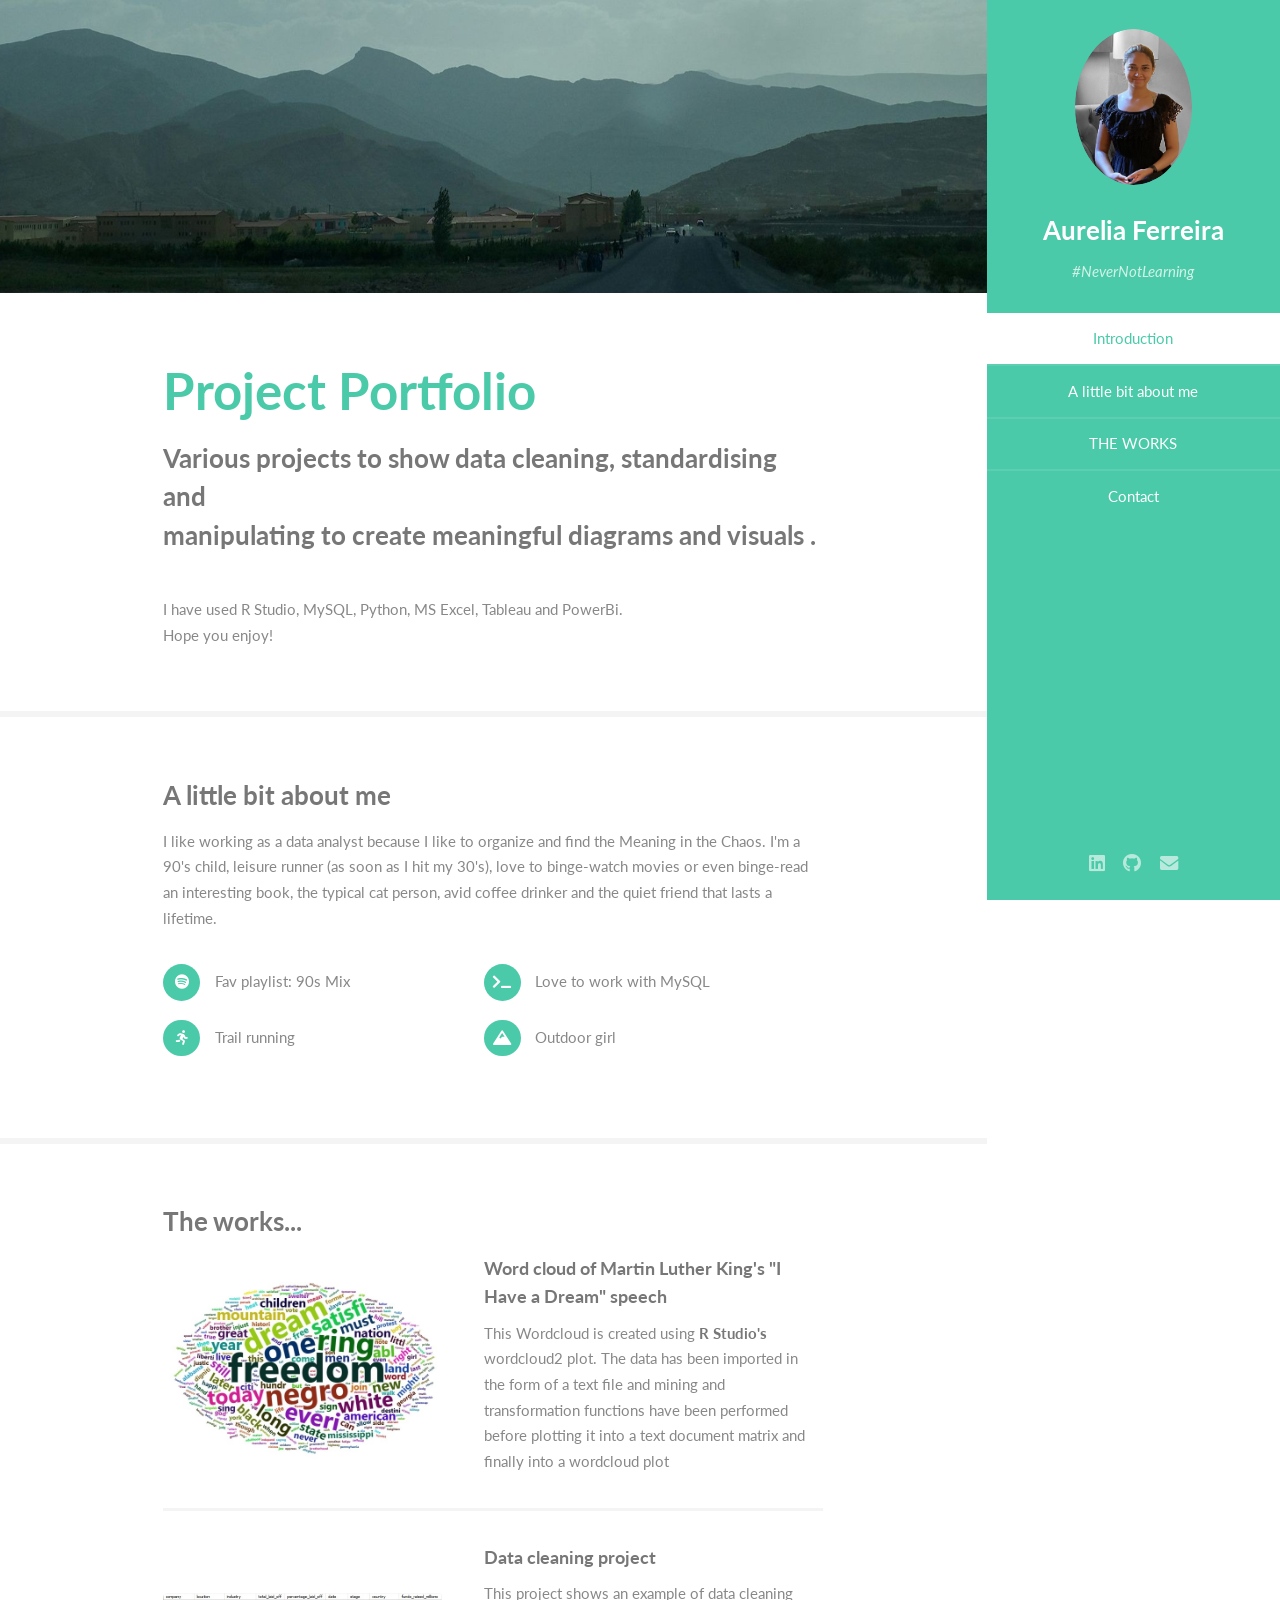
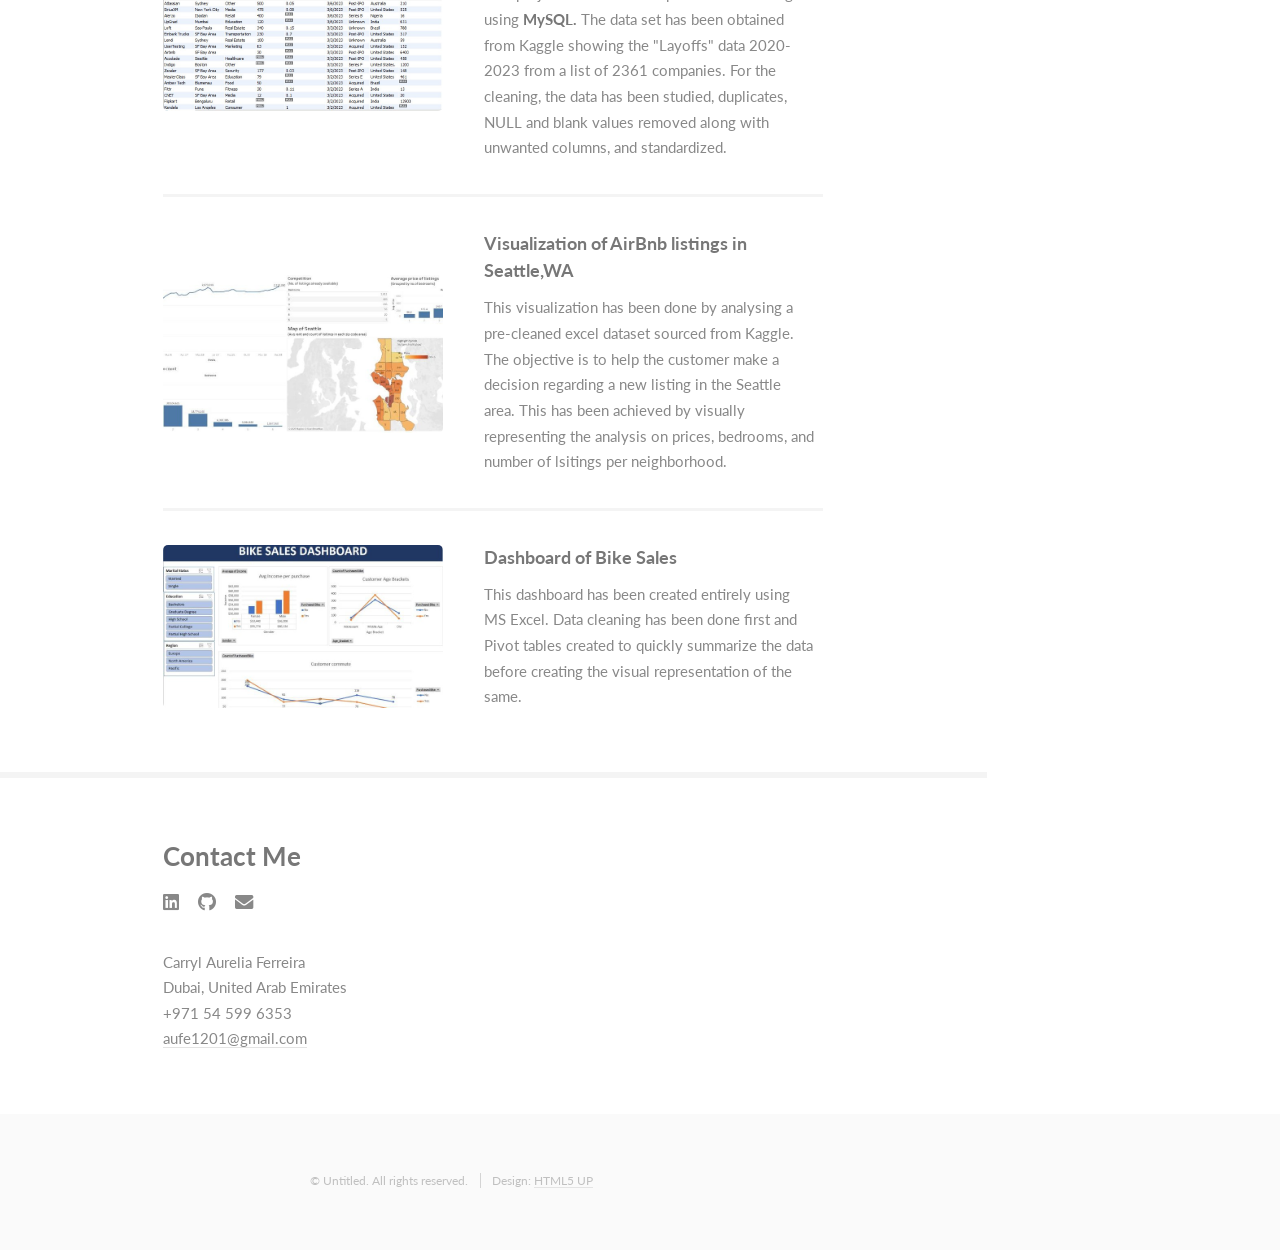
==== index.html @ 563fc1ad "Initial commit of website" ====
<!DOCTYPE HTML>
<!--
	Read Only by HTML5 UP
	html5up.net | @ajlkn
	Free for personal and commercial use under the CCA 3.0 license (html5up.net/license)
-->
<html>
	<head>
		<title>Aurelia|Ferreira</title>
		<meta charset="utf-8" />
		<meta name="viewport" content="width=device-width, initial-scale=1, user-scalable=no" />
		<link rel="stylesheet" href="assets/css/main.css" />
	</head>
	<body class="is-preload">

		<!-- Header -->
			<section id="header">
				<header>
					<span class="image avatar"><img src="images/website_profile.JPG" alt="" /></span>
					<h1 id="logo"><a href="https://github.com/Aurelia872" target="_blank" rel="noopener noreferrer"> Aurelia Ferreira</a></h1>
					<p>#NeverNotLearning <br />
					</p>
				</header>
				<nav id="nav">
					<ul>
						<li><a href="#one" class="active">Introduction</a></li>
						<li><a href="#two">A little bit about me</a></li>
						<li><a href="#three">THE WORKS</a></li>
						<li><a href="#four">Contact</a></li>
					</ul>
				</nav>
				<footer>
					<ul class="icons">
						<li><a href="https://www.linkedin.com/in/aurnic-ferreira" target="_blank" rel="noopener noreferrer" class="icon brands fa-linkedin"><span class="label">linkedin</span></a></li>
						<li><a href="https://github.com/Aurelia872" target="_blank" rel="noopener noreferrer" class="icon brands fa-github"><span class="label">Github</span></a></li>
						<li><a href="https://mail.google.com/mail/u/1/?view=cm&fs=1&to=aufe1201@gmail.com&tf=1" target="_blank" rel="noopener noreferre" class="icon solid fa-envelope"><span class="label">Email</span></a></li>
					</ul>
				</footer>
			</section>

		<!-- Wrapper -->
			<div id="wrapper">

				<!-- Main -->
					<div id="main">

						<!-- One -->
							<section id="one">
								<div class="image main" data-position="center">
									<img src="images/bannernew.jpg" alt="" />
								</div>
								<div class="container">
									<header class="major">
										<h2>Project Portfolio</h2>
										<p>Various projects to show data cleaning, standardising and <br />
										manipulating to create meaningful diagrams and visuals <!-- <a href="http://html5up.net">HTML5 UP</a>-->.</p>
									</header>
									<p>I have used R Studio, MySQL, Python, MS Excel, Tableau and PowerBi. <br />
									Hope you enjoy!</p>
								</div>
							</section>

						<!-- Two -->
							<section id="two">
								<div class="container">
									<h3>A little bit about me</h3>
									<p> I like working as a data analyst because I like to organize and find the Meaning in the Chaos. I'm a 90's child, leisure runner (as soon as I hit my 30's), love to binge-watch movies or even binge-read an interesting book, the typical cat person, avid coffee drinker and the quiet friend that lasts a lifetime.    </p>
									<ul class="feature-icons">
										<li class="icon brands fa-spotify">Fav playlist: 90s Mix</li>
										<li class="icon solid fa-terminal">Love to work with MySQL</li>
										<li class="icon solid fa-running">Trail running </li>
										<li class="icon solid fa-mountain">Outdoor girl</li>

									</ul>
								</div>
							</section>

						<!-- Three -->
							<section id="three">
								<div class="container">
									<h3>The works...</h3>
									<!--<p>Integer eu ante ornare amet commetus vestibulum blandit integer in curae ac faucibus integer non. Adipiscing cubilia elementum integer. Integer eu ante ornare amet commetus.</p>-->
									<div class="features">
										<article>
											<a href="https://github.com/Aurelia872/R-Studio/blob/master/I%20have%20a%20dream%20speech%20wordcloud.2.R" target="_blank" rel="noopener noreferrer" class="image"><img src="images/Rplot of ml speech1.jpeg" alt="" /></a>
											<div class="inner">
												<h4>Word cloud of Martin Luther King's "I Have a Dream" speech</h4>
												<p>This Wordcloud is created using <strong> R Studio's </strong> wordcloud2 plot. The data has been imported in the form of a text file and mining and transformation functions have been performed before plotting it into a text document matrix and finally into a wordcloud plot </p>
											</div>
										</article>
										<article>
											<a href="https://github.com/Aurelia872/My_SQL/blob/main/DATA%20CLEANING%20IN%20MYSQL.sql" target="blank" rel="noopener noreferrer" class="image"><img src="images/SQL_Data_cleaning_layoffs.jpg" alt="" /></a>
											<div class="inner">
												<h4>Data cleaning project</h4>
												<p>This project shows an example of data cleaning using <strong>MySQL.</strong>  The data set has been obtained from Kaggle showing the "Layoffs" data 2020-2023 from a list of 2361 companies. For the cleaning, the data has been studied, duplicates, NULL and blank values removed along with unwanted columns, and standardized. 										
												</p>
											</div>
										</article>
										<article>
											<a href="https://public.tableau.com/app/profile/skyler.f4530/viz/AirBNBProject_17609547633030/Dashboard1" target="_blank" rel="noopener noreferrer" class="image"><img src="images/Airbnb2.jpg" alt="" /></a>
											<div class="inner">
												<h4>Visualization of AirBnb listings in Seattle,WA</h4>
												<p>This visualization has been done by analysing a pre-cleaned excel dataset sourced from Kaggle. The objective is to help the customer make a decision regarding a new listing in the Seattle area. This has been achieved by visually representing the analysis on prices, bedrooms, and number of lsitings per neighborhood. </p>
											</div>
										</article>
										<article>
											<a href="https://github.com/Aurelia872/Excel_Projects/blob/main/Excel%20Project.xlsx" target="_blank" rel="noopener noreferrer" class="image"><img src="images/Excel_BikeSales2.jpg" alt="" /></a>
											<div class="inner">
												<h4>Dashboard of Bike Sales</h4>
												<p>This dashboard has been created entirely using MS Excel. Data cleaning has been done first and Pivot tables created to quickly summarize the data before creating the visual representation of the same. </p>
											</div>
										</article>
										<!--<article>
											<a href="#" class="image"><img src="images/pic03.jpg" alt="" /></a>
											<div class="inner">
												<h4>Snapped dark matter in the wild</h4>
												<p>Integer eu ante ornare amet commetus vestibulum blandit integer in curae ac faucibus integer adipiscing ornare amet.</p>
											</div>
										</article>-->
									</div>
								</div>
							</section>

						<!-- Four -->
							<section id="four">
								
								<div class="container">
									<h3>Contact Me</h3>
									<ul class="icons">
										<li><a href="https://www.linkedin.com/in/aurnic-ferreira" target="_blank" rel="noopener noreferrer" class="icon brands fa-linkedin"><span class="label">LinkedIn</span></a></li>
										<li><a href="https://github.com/Aurelia872" target="_blank" rel="noopener noreferrer" class="icon brands fa-github"><span class="label">Github</span></a></li>						
										<li><a href="https://mail.google.com/mail/u/1/?view=cm&fs=1&to=aufe1201@gmail.com&tf=1" target="_blank" rel="noopener noreferrer" class="icon solid fa-envelope"><span class="label">Email</span></a></li>
									</ul>
									<p>
										Carryl Aurelia Ferreira </br>
										Dubai, United Arab Emirates </br>
										+971 54 599 6353</br>
										<a href="https://mail.google.com/mail/u/1/?view=cm&fs=1&to=aufe1201@gmail.com&tf=1" target="_blank" rel="noopener noreferrer">aufe1201@gmail.com</a>
									</p>
									<!--<ul class="labeled-icons">
										<li>
											<h4><span class="label">Location</span></h4>
											Dubai, United Arab Emirates
										</li>									
										<li>
											<h4><span class="label">Phone</span></h4>
											+971 54 599 6353
										</li>
										<li>
											<h4><span class="label">Email</span></h4>
											<a href="https://mail.google.com/mail/u/1/?view=cm&fs=1&to=aufe1201@gmail.com&tf=1" target="_blank" rel="noopener noreferrer">aufe1201@gmail.com</a>
										</li>
									</ul>-->
								</div>
									<!--<p>Integer eu ante ornare amet commetus vestibulum blandit integer in curae ac faucibus integer non. Adipiscing cubilia elementum integer. Integer eu ante ornare amet commetus.</p>
									<form method="post" action="#">
										<div class="row gtr-uniform">
											<div class="col-6 col-12-xsmall"><input type="text" name="name" id="name" placeholder="Name" /></div>
											<div class="col-6 col-12-xsmall"><input type="email" name="email" id="email" placeholder="Email" /></div>
											<div class="col-12"><input type="text" name="subject" id="subject" placeholder="Subject" /></div>
											<div class="col-12"><textarea name="message" id="message" placeholder="Message" rows="6"></textarea></div>
											<div class="col-12">
												<ul class="actions">
													<li><input type="submit" class="primary" value="Send Message" /></li>
													<li><input type="reset" value="Reset Form" /></li>
												</ul>
											</div>
										</div>
									</form>-->
								</div>
							</section>

						<!-- Five -->
						
						<!--
							<section id="five">
								<div class="container">
									<h3>Elements</h3>

									<section>
										<h4>Text</h4>
										<p>This is <b>bold</b> and this is <strong>strong</strong>. This is <i>italic</i> and this is <em>emphasized</em>.
										This is <sup>superscript</sup> text and this is <sub>subscript</sub> text.
										This is <u>underlined</u> and this is code: <code>for (;;) { ... }</code>. Finally, <a href="#">this is a link</a>.</p>
										<hr />
										<header>
											<h4>Heading with a Subtitle</h4>
											<p>Lorem ipsum dolor sit amet nullam id egestas urna aliquam</p>
										</header>
										<p>Nunc lacinia ante nunc ac lobortis. Interdum adipiscing gravida odio porttitor sem non mi integer non faucibus ornare mi ut ante amet placerat aliquet. Volutpat eu sed ante lacinia sapien lorem accumsan varius montes viverra nibh in adipiscing blandit tempus accumsan.</p>
										<header>
											<h5>Heading with a Subtitle</h5>
											<p>Lorem ipsum dolor sit amet nullam id egestas urna aliquam</p>
										</header>
										<p>Nunc lacinia ante nunc ac lobortis. Interdum adipiscing gravida odio porttitor sem non mi integer non faucibus ornare mi ut ante amet placerat aliquet. Volutpat eu sed ante lacinia sapien lorem accumsan varius montes viverra nibh in adipiscing blandit tempus accumsan.</p>
										<hr />
										<h2>Heading Level 2</h2>
										<h3>Heading Level 3</h3>
										<h4>Heading Level 4</h4>
										<h5>Heading Level 5</h5>
										<h6>Heading Level 6</h6>
										<hr />
										<h5>Blockquote</h5>
										<blockquote>Fringilla nisl. Donec accumsan interdum nisi, quis tincidunt felis sagittis eget tempus euismod. Vestibulum ante ipsum primis in faucibus vestibulum. Blandit adipiscing eu felis iaculis volutpat ac adipiscing accumsan faucibus. Vestibulum ante ipsum primis in faucibus lorem ipsum dolor sit amet nullam adipiscing eu felis.</blockquote>
										<h5>Preformatted</h5>
										<pre><code>i = 0;

while (!deck.isInOrder()) {
    print 'Iteration ' + i;
    deck.shuffle();
    i++;
}

print 'It took ' + i + ' iterations to sort the deck.';</code></pre>
									</section>

									<section>
										<h4>Lists</h4>
										<div class="row">
											<div class="col-6 col-12-xsmall">
												<h5>Unordered</h5>
												<ul>
													<li>Dolor pulvinar etiam magna etiam.</li>
													<li>Sagittis adipiscing lorem eleifend.</li>
													<li>Felis enim feugiat dolore viverra.</li>
												</ul>
												<h5>Alternate</h5>
												<ul class="alt">
													<li>Dolor pulvinar etiam magna etiam.</li>
													<li>Sagittis adipiscing lorem eleifend.</li>
													<li>Felis enim feugiat dolore viverra.</li>
												</ul>
											</div>
											<div class="col-6 col-12-xsmall">
												<h5>Ordered</h5>
												<ol>
													<li>Dolor pulvinar etiam magna etiam.</li>
													<li>Etiam vel felis at lorem sed viverra.</li>
													<li>Felis enim feugiat dolore viverra.</li>
													<li>Dolor pulvinar etiam magna etiam.</li>
													<li>Etiam vel felis at lorem sed viverra.</li>
													<li>Felis enim feugiat dolore viverra.</li>
												</ol>
												<h5>Icons</h5>
												<ul class="icons">
													<li><a href="#" class="icon brands fa-twitter"><span class="label">Twitter</span></a></li>
													<li><a href="#" class="icon brands fa-facebook-f"><span class="label">Facebook</span></a></li>
													<li><a href="#" class="icon brands fa-instagram"><span class="label">Instagram</span></a></li>
													<li><a href="#" class="icon brands fa-github"><span class="label">Github</span></a></li>
													<li><a href="#" class="icon brands fa-dribbble"><span class="label">Dribbble</span></a></li>
													<li><a href="#" class="icon brands fa-tumblr"><span class="label">Tumblr</span></a></li>
												</ul>
											</div>
										</div>
										<h5>Actions</h5>
										<ul class="actions">
											<li><a href="#" class="button primary">Default</a></li>
											<li><a href="#" class="button">Default</a></li>
											<li><a href="#" class="button alt">Default</a></li>
										</ul>
										<ul class="actions small">
											<li><a href="#" class="button primary small">Small</a></li>
											<li><a href="#" class="button small">Small</a></li>
											<li><a href="#" class="button alt small">Small</a></li>
										</ul>
										<div class="row">
											<div class="col-3 col-6-medium col-12-xsmall">
												<ul class="actions stacked">
													<li><a href="#" class="button primary">Default</a></li>
													<li><a href="#" class="button">Default</a></li>
													<li><a href="#" class="button alt">Default</a></li>
												</ul>
											</div>
											<div class="col-3 col-6 col-12-xsmall">
												<ul class="actions stacked">
													<li><a href="#" class="button primary small">Small</a></li>
													<li><a href="#" class="button small">Small</a></li>
													<li><a href="#" class="button alt small">Small</a></li>
												</ul>
											</div>
											<div class="col-3 col-6-medium col-12-xsmall">
												<ul class="actions stacked">
													<li><a href="#" class="button primary fit">Default</a></li>
													<li><a href="#" class="button fit">Default</a></li>
													<li><a href="#" class="button alt fit">Default</a></li>
												</ul>
											</div>
											<div class="col-3 col-6-medium col-12-xsmall">
												<ul class="actions stacked">
													<li><a href="#" class="button primary small fit">Small</a></li>
													<li><a href="#" class="button small fit">Small</a></li>
													<li><a href="#" class="button alt small fit">Small</a></li>
												</ul>
											</div>
										</div>
									</section>

									<section>
										<h4>Table</h4>
										<h5>Default</h5>
										<div class="table-wrapper">
											<table>
												<thead>
													<tr>
														<th>Name</th>
														<th>Description</th>
														<th>Price</th>
													</tr>
												</thead>
												<tbody>
													<tr>
														<td>Item One</td>
														<td>Ante turpis integer aliquet porttitor.</td>
														<td>29.99</td>
													</tr>
													<tr>
														<td>Item Two</td>
														<td>Vis ac commodo adipiscing arcu aliquet.</td>
														<td>19.99</td>
													</tr>
													<tr>
														<td>Item Three</td>
														<td> Morbi faucibus arcu accumsan lorem.</td>
														<td>29.99</td>
													</tr>
													<tr>
														<td>Item Four</td>
														<td>Vitae integer tempus condimentum.</td>
														<td>19.99</td>
													</tr>
													<tr>
														<td>Item Five</td>
														<td>Ante turpis integer aliquet porttitor.</td>
														<td>29.99</td>
													</tr>
												</tbody>
												<tfoot>
													<tr>
														<td colspan="2"></td>
														<td>100.00</td>
													</tr>
												</tfoot>
											</table>
										</div>

										<h5>Alternate</h5>
										<div class="table-wrapper">
											<table class="alt">
												<thead>
													<tr>
														<th>Name</th>
														<th>Description</th>
														<th>Price</th>
													</tr>
												</thead>
												<tbody>
													<tr>
														<td>Item One</td>
														<td>Ante turpis integer aliquet porttitor.</td>
														<td>29.99</td>
													</tr>
													<tr>
														<td>Item Two</td>
														<td>Vis ac commodo adipiscing arcu aliquet.</td>
														<td>19.99</td>
													</tr>
													<tr>
														<td>Item Three</td>
														<td> Morbi faucibus arcu accumsan lorem.</td>
														<td>29.99</td>
													</tr>
													<tr>
														<td>Item Four</td>
														<td>Vitae integer tempus condimentum.</td>
														<td>19.99</td>
													</tr>
													<tr>
														<td>Item Five</td>
														<td>Ante turpis integer aliquet porttitor.</td>
														<td>29.99</td>
													</tr>
												</tbody>
												<tfoot>
													<tr>
														<td colspan="2"></td>
														<td>100.00</td>
													</tr>
												</tfoot>
											</table>
										</div>
									</section>

									<section>
										<h4>Buttons</h4>
										<ul class="actions">
											<li><a href="#" class="button primary">Primary</a></li>
											<li><a href="#" class="button">Default</a></li>
											<li><a href="#" class="button alt">Alternate</a></li>
										</ul>
										<ul class="actions">
											<li><a href="#" class="button primary large">Large</a></li>
											<li><a href="#" class="button">Default</a></li>
											<li><a href="#" class="button alt small">Small</a></li>
										</ul>
										<ul class="actions fit">
											<li><a href="#" class="button primary fit">Fit</a></li>
											<li><a href="#" class="button fit">Fit</a></li>
											<li><a href="#" class="button alt fit">Fit</a></li>
										</ul>
										<ul class="actions fit small">
											<li><a href="#" class="button primary fit small">Fit + Small</a></li>
											<li><a href="#" class="button fit small">Fit + Small</a></li>
											<li><a href="#" class="button alt fit small">Fit + Small</a></li>
										</ul>
										<ul class="actions">
											<li><a href="#" class="button primary icon solid fa-download">Icon</a></li>
											<li><a href="#" class="button icon solid fa-download">Icon</a></li>
											<li><a href="#" class="button alt icon solid fa-check">Icon</a></li>
										</ul>
										<ul class="actions">
											<li><span class="button primary disabled">Primary</span></li>
											<li><span class="button disabled">Default</span></li>
											<li><span class="button alt disabled">Alternate</span></li>
										</ul>
									</section>

									<section>
										<h4>Form</h4>
										<form method="post" action="#">
											<div class="row gtr-uniform">
												<div class="col-6 col-12-xsmall">
													<input type="text" name="demo-name" id="demo-name" value="" placeholder="Name" />
												</div>
												<div class="col-6 col-12-xsmall">
													<input type="email" name="demo-email" id="demo-email" value="" placeholder="Email" />
												</div>
												<div class="col-12">
													<select name="demo-category" id="demo-category">
														<option value="">- Category -</option>
														<option value="1">Manufacturing</option>
														<option value="1">Shipping</option>
														<option value="1">Administration</option>
														<option value="1">Human Resources</option>
													</select>
												</div>
												<div class="col-4 col-12-medium">
													<input type="radio" id="demo-priority-low" name="demo-priority" checked>
													<label for="demo-priority-low">Low Priority</label>
												</div>
												<div class="col-4 col-12-medium">
													<input type="radio" id="demo-priority-normal" name="demo-priority">
													<label for="demo-priority-normal">Normal Priority</label>
												</div>
												<div class="col-4 col-12-medium">
													<input type="radio" id="demo-priority-high" name="demo-priority">
													<label for="demo-priority-high">High Priority</label>
												</div>
												<div class="col-6 col-12-medium">
													<input type="checkbox" id="demo-copy" name="demo-copy">
													<label for="demo-copy">Email me a copy of this message</label>
												</div>
												<div class="col-6 col-12-medium">
													<input type="checkbox" id="demo-human" name="demo-human" checked>
													<label for="demo-human">I am a human and not a robot</label>
												</div>
												<div class="col-12">
													<textarea name="demo-message" id="demo-message" placeholder="Enter your message" rows="6"></textarea>
												</div>
												<div class="col-12">
													<ul class="actions">
														<li><input type="submit" value="Send Message" /></li>
														<li><input type="reset" value="Reset" class="alt" /></li>
													</ul>
												</div>
											</div>
										</form>
									</section>

									<section>
										<h4>Image</h4>
										<h5>Fit</h5>
										<span class="image fit"><img src="images/banner.jpg" alt="" /></span>
										<div class="box alt">
											<div class="row gtr-50 gtr-uniform">
												<div class="col-4"><span class="image fit"><img src="images/pic01.jpg" alt="" /></span></div>
												<div class="col-4"><span class="image fit"><img src="images/pic02.jpg" alt="" /></span></div>
												<div class="col-4"><span class="image fit"><img src="images/pic03.jpg" alt="" /></span></div>
												<div class="col-4"><span class="image fit"><img src="images/pic02.jpg" alt="" /></span></div>
												<div class="col-4"><span class="image fit"><img src="images/pic03.jpg" alt="" /></span></div>
												<div class="col-4"><span class="image fit"><img src="images/pic01.jpg" alt="" /></span></div>
												<div class="col-4"><span class="image fit"><img src="images/pic03.jpg" alt="" /></span></div>
												<div class="col-4"><span class="image fit"><img src="images/pic01.jpg" alt="" /></span></div>
												<div class="col-4"><span class="image fit"><img src="images/pic02.jpg" alt="" /></span></div>
											</div>
										</div>
										<h5>Left &amp; Right</h5>
										<p><span class="image left"><img src="images/avatar.jpg" alt="" /></span>Fringilla nisl. Donec accumsan interdum nisi, quis tincidunt felis sagittis eget. tempus euismod. Vestibulum ante ipsum primis in faucibus vestibulum. Blandit adipiscing eu felis iaculis volutpat ac adipiscing accumsan eu faucibus. Integer ac pellentesque praesent tincidunt felis sagittis eget. tempus euismod. Vestibulum ante ipsum primis in faucibus vestibulum. Blandit adipiscing eu felis iaculis volutpat ac adipiscing accumsan eu faucibus. Integer ac pellentesque praesent. Donec accumsan interdum nisi, quis tincidunt felis sagittis eget. tempus euismod. Vestibulum ante ipsum primis in faucibus vestibulum. Blandit adipiscing eu felis iaculis volutpat ac adipiscing accumsan eu faucibus. Integer ac pellentesque praesent tincidunt felis sagittis eget. tempus euismod. Vestibulum ante ipsum primis in faucibus vestibulum. Blandit adipiscing eu felis iaculis volutpat ac adipiscing accumsan eu faucibus. Integer ac pellentesque praesent.</p>
										<p><span class="image right"><img src="images/avatar.jpg" alt="" /></span>Fringilla nisl. Donec accumsan interdum nisi, quis tincidunt felis sagittis eget. tempus euismod. Vestibulum ante ipsum primis in faucibus vestibulum. Blandit adipiscing eu felis iaculis volutpat ac adipiscing accumsan eu faucibus. Integer ac pellentesque praesent tincidunt felis sagittis eget. tempus euismod. Vestibulum ante ipsum primis in faucibus vestibulum. Blandit adipiscing eu felis iaculis volutpat ac adipiscing accumsan eu faucibus. Integer ac pellentesque praesent. Donec accumsan interdum nisi, quis tincidunt felis sagittis eget. tempus euismod. Vestibulum ante ipsum primis in faucibus vestibulum. Blandit adipiscing eu felis iaculis volutpat ac adipiscing accumsan eu faucibus. Integer ac pellentesque praesent tincidunt felis sagittis eget. tempus euismod. Vestibulum ante ipsum primis in faucibus vestibulum. Blandit adipiscing eu felis iaculis volutpat ac adipiscing accumsan eu faucibus. Integer ac pellentesque praesent.</p>
									</section>

								</div>
							</section>
						-->

					</div>

				<!-- Footer -->
					<section id="footer">
						<div class="container">
							<ul class="copyright">
								<li>&copy; Untitled. All rights reserved.</li><li>Design: <a href="http://html5up.net">HTML5 UP</a></li>
							</ul>
						</div>
					</section>

			</div>

		<!-- Scripts -->
			<script src="assets/js/jquery.min.js"></script>
			<script src="assets/js/jquery.scrollex.min.js"></script>
			<script src="assets/js/jquery.scrolly.min.js"></script>
			<script src="assets/js/browser.min.js"></script>
			<script src="assets/js/breakpoints.min.js"></script>
			<script src="assets/js/util.js"></script>
			<script src="assets/js/main.js"></script>

	</body>
</html>
---- assets/css/main.css ----
@import url("fontawesome-all.min.css");
@import url("https://fonts.googleapis.com/css?family=Lato:400,400italic,700,700italic|Source+Code+Pro:400");

/*
	Read Only by HTML5 UP
	html5up.net | @ajlkn
	Free for personal and commercial use under the CCA 3.0 license (html5up.net/license)
*/

html, body, div, span, applet, object,
iframe, h1, h2, h3, h4, h5, h6, p, blockquote,
pre, a, abbr, acronym, address, big, cite,
code, del, dfn, em, img, ins, kbd, q, s, samp,
small, strike, strong, sub, sup, tt, var, b,
u, i, center, dl, dt, dd, ol, ul, li, fieldset,
form, label, legend, table, caption, tbody,
tfoot, thead, tr, th, td, article, aside,
canvas, details, embed, figure, figcaption,
footer, header, hgroup, menu, nav, output, ruby,
section, summary, time, mark, audio, video {
	margin: 0;
	padding: 0;
	border: 0;
	font-size: 100%;
	font: inherit;
	vertical-align: baseline;}

article, aside, details, figcaption, figure,
footer, header, hgroup, menu, nav, section {
	display: block;}

body {
	line-height: 1;
}

ol, ul {
	list-style: none;
}

blockquote, q {
	quotes: none;
}

	blockquote:before, blockquote:after, q:before, q:after {
		content: '';
		content: none;
	}

table {
	border-collapse: collapse;
	border-spacing: 0;
}

body {
	-webkit-text-size-adjust: none;
}

mark {
	background-color: transparent;
	color: inherit;
}

input::-moz-focus-inner {
	border: 0;
	padding: 0;
}

input, select, textarea {
	-moz-appearance: none;
	-webkit-appearance: none;
	-ms-appearance: none;
	appearance: none;
}

/* Basic */

	html {
		box-sizing: border-box;
	}

	*, *:before, *:after {
		box-sizing: inherit;
	}

	body {
		background: #fff;
	}

		body.is-preload *, body.is-preload *:before, body.is-preload *:after {
			-moz-animation: none !important;
			-webkit-animation: none !important;
			-ms-animation: none !important;
			animation: none !important;
			-moz-transition: none !important;
			-webkit-transition: none !important;
			-ms-transition: none !important;
			transition: none !important;
		}

	body, input, select, textarea {
		color: #888;
		font-family: "Lato", sans-serif;
		font-size: 16pt;
		font-weight: 400;
		line-height: 1.75em;
	}

	a {
		-moz-transition: color 0.2s ease-in-out, border-color 0.2s ease-in-out;
		-webkit-transition: color 0.2s ease-in-out, border-color 0.2s ease-in-out;
		-ms-transition: color 0.2s ease-in-out, border-color 0.2s ease-in-out;
		transition: color 0.2s ease-in-out, border-color 0.2s ease-in-out;
		border-bottom: solid 1px #e4e4e4;
		color: inherit;
		text-decoration: none;
	}

		a:hover {
			border-bottom-color: transparent;
			color: #4acaa8 !important;
		}

	strong, b {
		color: #777;
		font-weight: 700;
	}

	em, i {
		font-style: italic;
	}

	p {
		margin: 0 0 2.25em 0;
	}

	h1, h2, h3, h4, h5, h6 {
		color: #777;
		font-weight: 700;
		line-height: 1em;
		margin: 0 0 0.5625em 0;
	}

		h1 a, h2 a, h3 a, h4 a, h5 a, h6 a {
			border: 0;
			color: inherit;
			text-decoration: none;
		}

	h2 {
		font-size: 2em;
		line-height: 1.5em;
	}

	h3 {
		font-size: 1.75em;
		line-height: 1.5em;
	}

	h4 {
		font-size: 1.25em;
		line-height: 1.5em;
	}

	h5 {
		font-size: 0.9em;
		line-height: 1.5em;
	}

	h6 {
		font-size: 0.7em;
		line-height: 1.5em;
	}

	sub {
		font-size: 0.8em;
		position: relative;
		top: 0.5em;
	}

	sup {
		font-size: 0.8em;
		position: relative;
		top: -0.5em;
	}

	hr {
		border: 0;
		border-bottom: solid 2px #f4f4f4;
		margin: 2.25em 0;
	}

		hr.major {
			margin: 3.375em 0;
		}

	blockquote {
		border-left: solid 8px #e4e4e4;
		font-style: italic;
		margin: 0 0 2.25em 0;
		padding: 0.5em 0 0.5em 2em;
	}

	code {
		background: #555;
		border-radius: 5px;
		color: #fff;
		font-family: "Source Code Pro", monospace;
		font-size: 0.9em;
		margin: 0 0.25em;
		padding: 0.25em 0.65em;
	}

	pre {
		font-family: "Source Code Pro", monospace;
		font-size: 0.9em;
		margin: 0 0 2.25em 0;
	}

		pre code {
			-webkit-overflow-scrolling: touch;
			display: block;
			line-height: 1.5em;
			overflow-x: auto;
			padding: 1em 1.5em;
		}

	.align-left {
		text-align: left;
	}

	.align-center {
		text-align: center;
	}

	.align-right {
		text-align: right;
	}

/* Row */

	.row {
		display: flex;
		flex-wrap: wrap;
		box-sizing: border-box;
		align-items: stretch;
	}

		.row > * {
			box-sizing: border-box;
		}

		.row.gtr-uniform > * > :last-child {
			margin-bottom: 0;
		}

		.row.aln-left {
			justify-content: flex-start;
		}

		.row.aln-center {
			justify-content: center;
		}

		.row.aln-right {
			justify-content: flex-end;
		}

		.row.aln-top {
			align-items: flex-start;
		}

		.row.aln-middle {
			align-items: center;
		}

		.row.aln-bottom {
			align-items: flex-end;
		}

		.row > .imp {
			order: -1;
		}

		.row > .col-1 {
			width: 8.33333%;
		}

		.row > .off-1 {
			margin-left: 8.33333%;
		}

		.row > .col-2 {
			width: 16.66667%;
		}

		.row > .off-2 {
			margin-left: 16.66667%;
		}

		.row > .col-3 {
			width: 25%;
		}

		.row > .off-3 {
			margin-left: 25%;
		}

		.row > .col-4 {
			width: 33.33333%;
		}

		.row > .off-4 {
			margin-left: 33.33333%;
		}

		.row > .col-5 {
			width: 41.66667%;
		}

		.row > .off-5 {
			margin-left: 41.66667%;
		}

		.row > .col-6 {
			width: 50%;
		}

		.row > .off-6 {
			margin-left: 50%;
		}

		.row > .col-7 {
			width: 58.33333%;
		}

		.row > .off-7 {
			margin-left: 58.33333%;
		}

		.row > .col-8 {
			width: 66.66667%;
		}

		.row > .off-8 {
			margin-left: 66.66667%;
		}

		.row > .col-9 {
			width: 75%;
		}

		.row > .off-9 {
			margin-left: 75%;
		}

		.row > .col-10 {
			width: 83.33333%;
		}

		.row > .off-10 {
			margin-left: 83.33333%;
		}

		.row > .col-11 {
			width: 91.66667%;
		}

		.row > .off-11 {
			margin-left: 91.66667%;
		}

		.row > .col-12 {
			width: 100%;
		}

		.row > .off-12 {
			margin-left: 100%;
		}

		.row.gtr-0 {
			margin-top: 0;
			margin-left: 0em;
		}

			.row.gtr-0 > * {
				padding: 0 0 0 0em;
			}

			.row.gtr-0.gtr-uniform {
				margin-top: 0em;
			}

				.row.gtr-0.gtr-uniform > * {
					padding-top: 0em;
				}

		.row.gtr-25 {
			margin-top: 0;
			margin-left: -0.5em;
		}

			.row.gtr-25 > * {
				padding: 0 0 0 0.5em;
			}

			.row.gtr-25.gtr-uniform {
				margin-top: -0.5em;
			}

				.row.gtr-25.gtr-uniform > * {
					padding-top: 0.5em;
				}

		.row.gtr-50 {
			margin-top: 0;
			margin-left: -1em;
		}

			.row.gtr-50 > * {
				padding: 0 0 0 1em;
			}

			.row.gtr-50.gtr-uniform {
				margin-top: -1em;
			}

				.row.gtr-50.gtr-uniform > * {
					padding-top: 1em;
				}

		.row {
			margin-top: 0;
			margin-left: -2em;
		}

			.row > * {
				padding: 0 0 0 2em;
			}

			.row.gtr-uniform {
				margin-top: -2em;
			}

				.row.gtr-uniform > * {
					padding-top: 2em;
				}

		.row.gtr-150 {
			margin-top: 0;
			margin-left: -3em;
		}

			.row.gtr-150 > * {
				padding: 0 0 0 3em;
			}

			.row.gtr-150.gtr-uniform {
				margin-top: -3em;
			}

				.row.gtr-150.gtr-uniform > * {
					padding-top: 3em;
				}

		.row.gtr-200 {
			margin-top: 0;
			margin-left: -4em;
		}

			.row.gtr-200 > * {
				padding: 0 0 0 4em;
			}

			.row.gtr-200.gtr-uniform {
				margin-top: -4em;
			}

				.row.gtr-200.gtr-uniform > * {
					padding-top: 4em;
				}

		@media screen and (max-width: 1680px) {

			.row {
				display: flex;
				flex-wrap: wrap;
				box-sizing: border-box;
				align-items: stretch;
			}

				.row > * {
					box-sizing: border-box;
				}

				.row.gtr-uniform > * > :last-child {
					margin-bottom: 0;
				}

				.row.aln-left {
					justify-content: flex-start;
				}

				.row.aln-center {
					justify-content: center;
				}

				.row.aln-right {
					justify-content: flex-end;
				}

				.row.aln-top {
					align-items: flex-start;
				}

				.row.aln-middle {
					align-items: center;
				}

				.row.aln-bottom {
					align-items: flex-end;
				}

				.row > .imp-xlarge {
					order: -1;
				}

				.row > .col-1-xlarge {
					width: 8.33333%;
				}

				.row > .off-1-xlarge {
					margin-left: 8.33333%;
				}

				.row > .col-2-xlarge {
					width: 16.66667%;
				}

				.row > .off-2-xlarge {
					margin-left: 16.66667%;
				}

				.row > .col-3-xlarge {
					width: 25%;
				}

				.row > .off-3-xlarge {
					margin-left: 25%;
				}

				.row > .col-4-xlarge {
					width: 33.33333%;
				}

				.row > .off-4-xlarge {
					margin-left: 33.33333%;
				}

				.row > .col-5-xlarge {
					width: 41.66667%;
				}

				.row > .off-5-xlarge {
					margin-left: 41.66667%;
				}

				.row > .col-6-xlarge {
					width: 50%;
				}

				.row > .off-6-xlarge {
					margin-left: 50%;
				}

				.row > .col-7-xlarge {
					width: 58.33333%;
				}

				.row > .off-7-xlarge {
					margin-left: 58.33333%;
				}

				.row > .col-8-xlarge {
					width: 66.66667%;
				}

				.row > .off-8-xlarge {
					margin-left: 66.66667%;
				}

				.row > .col-9-xlarge {
					width: 75%;
				}

				.row > .off-9-xlarge {
					margin-left: 75%;
				}

				.row > .col-10-xlarge {
					width: 83.33333%;
				}

				.row > .off-10-xlarge {
					margin-left: 83.33333%;
				}

				.row > .col-11-xlarge {
					width: 91.66667%;
				}

				.row > .off-11-xlarge {
					margin-left: 91.66667%;
				}

				.row > .col-12-xlarge {
					width: 100%;
				}

				.row > .off-12-xlarge {
					margin-left: 100%;
				}

				.row.gtr-0 {
					margin-top: 0;
					margin-left: 0em;
				}

					.row.gtr-0 > * {
						padding: 0 0 0 0em;
					}

					.row.gtr-0.gtr-uniform {
						margin-top: 0em;
					}

						.row.gtr-0.gtr-uniform > * {
							padding-top: 0em;
						}

				.row.gtr-25 {
					margin-top: 0;
					margin-left: -0.5em;
				}

					.row.gtr-25 > * {
						padding: 0 0 0 0.5em;
					}

					.row.gtr-25.gtr-uniform {
						margin-top: -0.5em;
					}

						.row.gtr-25.gtr-uniform > * {
							padding-top: 0.5em;
						}

				.row.gtr-50 {
					margin-top: 0;
					margin-left: -1em;
				}

					.row.gtr-50 > * {
						padding: 0 0 0 1em;
					}

					.row.gtr-50.gtr-uniform {
						margin-top: -1em;
					}

						.row.gtr-50.gtr-uniform > * {
							padding-top: 1em;
						}

				.row {
					margin-top: 0;
					margin-left: -2em;
				}

					.row > * {
						padding: 0 0 0 2em;
					}

					.row.gtr-uniform {
						margin-top: -2em;
					}

						.row.gtr-uniform > * {
							padding-top: 2em;
						}

				.row.gtr-150 {
					margin-top: 0;
					margin-left: -3em;
				}

					.row.gtr-150 > * {
						padding: 0 0 0 3em;
					}

					.row.gtr-150.gtr-uniform {
						margin-top: -3em;
					}

						.row.gtr-150.gtr-uniform > * {
							padding-top: 3em;
						}

				.row.gtr-200 {
					margin-top: 0;
					margin-left: -4em;
				}

					.row.gtr-200 > * {
						padding: 0 0 0 4em;
					}

					.row.gtr-200.gtr-uniform {
						margin-top: -4em;
					}

						.row.gtr-200.gtr-uniform > * {
							padding-top: 4em;
						}

		}

		@media screen and (max-width: 1280px) {

			.row {
				display: flex;
				flex-wrap: wrap;
				box-sizing: border-box;
				align-items: stretch;
			}

				.row > * {
					box-sizing: border-box;
				}

				.row.gtr-uniform > * > :last-child {
					margin-bottom: 0;
				}

				.row.aln-left {
					justify-content: flex-start;
				}

				.row.aln-center {
					justify-content: center;
				}

				.row.aln-right {
					justify-content: flex-end;
				}

				.row.aln-top {
					align-items: flex-start;
				}

				.row.aln-middle {
					align-items: center;
				}

				.row.aln-bottom {
					align-items: flex-end;
				}

				.row > .imp-large {
					order: -1;
				}

				.row > .col-1-large {
					width: 8.33333%;
				}

				.row > .off-1-large {
					margin-left: 8.33333%;
				}

				.row > .col-2-large {
					width: 16.66667%;
				}

				.row > .off-2-large {
					margin-left: 16.66667%;
				}

				.row > .col-3-large {
					width: 25%;
				}

				.row > .off-3-large {
					margin-left: 25%;
				}

				.row > .col-4-large {
					width: 33.33333%;
				}

				.row > .off-4-large {
					margin-left: 33.33333%;
				}

				.row > .col-5-large {
					width: 41.66667%;
				}

				.row > .off-5-large {
					margin-left: 41.66667%;
				}

				.row > .col-6-large {
					width: 50%;
				}

				.row > .off-6-large {
					margin-left: 50%;
				}

				.row > .col-7-large {
					width: 58.33333%;
				}

				.row > .off-7-large {
					margin-left: 58.33333%;
				}

				.row > .col-8-large {
					width: 66.66667%;
				}

				.row > .off-8-large {
					margin-left: 66.66667%;
				}

				.row > .col-9-large {
					width: 75%;
				}

				.row > .off-9-large {
					margin-left: 75%;
				}

				.row > .col-10-large {
					width: 83.33333%;
				}

				.row > .off-10-large {
					margin-left: 83.33333%;
				}

				.row > .col-11-large {
					width: 91.66667%;
				}

				.row > .off-11-large {
					margin-left: 91.66667%;
				}

				.row > .col-12-large {
					width: 100%;
				}

				.row > .off-12-large {
					margin-left: 100%;
				}

				.row.gtr-0 {
					margin-top: 0;
					margin-left: 0em;
				}

					.row.gtr-0 > * {
						padding: 0 0 0 0em;
					}

					.row.gtr-0.gtr-uniform {
						margin-top: 0em;
					}

						.row.gtr-0.gtr-uniform > * {
							padding-top: 0em;
						}

				.row.gtr-25 {
					margin-top: 0;
					margin-left: -0.375em;
				}

					.row.gtr-25 > * {
						padding: 0 0 0 0.375em;
					}

					.row.gtr-25.gtr-uniform {
						margin-top: -0.375em;
					}

						.row.gtr-25.gtr-uniform > * {
							padding-top: 0.375em;
						}

				.row.gtr-50 {
					margin-top: 0;
					margin-left: -0.75em;
				}

					.row.gtr-50 > * {
						padding: 0 0 0 0.75em;
					}

					.row.gtr-50.gtr-uniform {
						margin-top: -0.75em;
					}

						.row.gtr-50.gtr-uniform > * {
							padding-top: 0.75em;
						}

				.row {
					margin-top: 0;
					margin-left: -1.5em;
				}

					.row > * {
						padding: 0 0 0 1.5em;
					}

					.row.gtr-uniform {
						margin-top: -1.5em;
					}

						.row.gtr-uniform > * {
							padding-top: 1.5em;
						}

				.row.gtr-150 {
					margin-top: 0;
					margin-left: -2.25em;
				}

					.row.gtr-150 > * {
						padding: 0 0 0 2.25em;
					}

					.row.gtr-150.gtr-uniform {
						margin-top: -2.25em;
					}

						.row.gtr-150.gtr-uniform > * {
							padding-top: 2.25em;
						}

				.row.gtr-200 {
					margin-top: 0;
					margin-left: -3em;
				}

					.row.gtr-200 > * {
						padding: 0 0 0 3em;
					}

					.row.gtr-200.gtr-uniform {
						margin-top: -3em;
					}

						.row.gtr-200.gtr-uniform > * {
							padding-top: 3em;
						}

		}

		@media screen and (max-width: 1024px) {

			.row {
				display: flex;
				flex-wrap: wrap;
				box-sizing: border-box;
				align-items: stretch;
			}

				.row > * {
					box-sizing: border-box;
				}

				.row.gtr-uniform > * > :last-child {
					margin-bottom: 0;
				}

				.row.aln-left {
					justify-content: flex-start;
				}

				.row.aln-center {
					justify-content: center;
				}

				.row.aln-right {
					justify-content: flex-end;
				}

				.row.aln-top {
					align-items: flex-start;
				}

				.row.aln-middle {
					align-items: center;
				}

				.row.aln-bottom {
					align-items: flex-end;
				}

				.row > .imp-medium {
					order: -1;
				}

				.row > .col-1-medium {
					width: 8.33333%;
				}

				.row > .off-1-medium {
					margin-left: 8.33333%;
				}

				.row > .col-2-medium {
					width: 16.66667%;
				}

				.row > .off-2-medium {
					margin-left: 16.66667%;
				}

				.row > .col-3-medium {
					width: 25%;
				}

				.row > .off-3-medium {
					margin-left: 25%;
				}

				.row > .col-4-medium {
					width: 33.33333%;
				}

				.row > .off-4-medium {
					margin-left: 33.33333%;
				}

				.row > .col-5-medium {
					width: 41.66667%;
				}

				.row > .off-5-medium {
					margin-left: 41.66667%;
				}

				.row > .col-6-medium {
					width: 50%;
				}

				.row > .off-6-medium {
					margin-left: 50%;
				}

				.row > .col-7-medium {
					width: 58.33333%;
				}

				.row > .off-7-medium {
					margin-left: 58.33333%;
				}

				.row > .col-8-medium {
					width: 66.66667%;
				}

				.row > .off-8-medium {
					margin-left: 66.66667%;
				}

				.row > .col-9-medium {
					width: 75%;
				}

				.row > .off-9-medium {
					margin-left: 75%;
				}

				.row > .col-10-medium {
					width: 83.33333%;
				}

				.row > .off-10-medium {
					margin-left: 83.33333%;
				}

				.row > .col-11-medium {
					width: 91.66667%;
				}

				.row > .off-11-medium {
					margin-left: 91.66667%;
				}

				.row > .col-12-medium {
					width: 100%;
				}

				.row > .off-12-medium {
					margin-left: 100%;
				}

				.row.gtr-0 {
					margin-top: 0;
					margin-left: 0em;
				}

					.row.gtr-0 > * {
						padding: 0 0 0 0em;
					}

					.row.gtr-0.gtr-uniform {
						margin-top: 0em;
					}

						.row.gtr-0.gtr-uniform > * {
							padding-top: 0em;
						}

				.row.gtr-25 {
					margin-top: 0;
					margin-left: -0.375em;
				}

					.row.gtr-25 > * {
						padding: 0 0 0 0.375em;
					}

					.row.gtr-25.gtr-uniform {
						margin-top: -0.375em;
					}

						.row.gtr-25.gtr-uniform > * {
							padding-top: 0.375em;
						}

				.row.gtr-50 {
					margin-top: 0;
					margin-left: -0.75em;
				}

					.row.gtr-50 > * {
						padding: 0 0 0 0.75em;
					}

					.row.gtr-50.gtr-uniform {
						margin-top: -0.75em;
					}

						.row.gtr-50.gtr-uniform > * {
							padding-top: 0.75em;
						}

				.row {
					margin-top: 0;
					margin-left: -1.5em;
				}

					.row > * {
						padding: 0 0 0 1.5em;
					}

					.row.gtr-uniform {
						margin-top: -1.5em;
					}

						.row.gtr-uniform > * {
							padding-top: 1.5em;
						}

				.row.gtr-150 {
					margin-top: 0;
					margin-left: -2.25em;
				}

					.row.gtr-150 > * {
						padding: 0 0 0 2.25em;
					}

					.row.gtr-150.gtr-uniform {
						margin-top: -2.25em;
					}

						.row.gtr-150.gtr-uniform > * {
							padding-top: 2.25em;
						}

				.row.gtr-200 {
					margin-top: 0;
					margin-left: -3em;
				}

					.row.gtr-200 > * {
						padding: 0 0 0 3em;
					}

					.row.gtr-200.gtr-uniform {
						margin-top: -3em;
					}

						.row.gtr-200.gtr-uniform > * {
							padding-top: 3em;
						}

		}

		@media screen and (max-width: 736px) {

			.row {
				display: flex;
				flex-wrap: wrap;
				box-sizing: border-box;
				align-items: stretch;
			}

				.row > * {
					box-sizing: border-box;
				}

				.row.gtr-uniform > * > :last-child {
					margin-bottom: 0;
				}

				.row.aln-left {
					justify-content: flex-start;
				}

				.row.aln-center {
					justify-content: center;
				}

				.row.aln-right {
					justify-content: flex-end;
				}

				.row.aln-top {
					align-items: flex-start;
				}

				.row.aln-middle {
					align-items: center;
				}

				.row.aln-bottom {
					align-items: flex-end;
				}

				.row > .imp-small {
					order: -1;
				}

				.row > .col-1-small {
					width: 8.33333%;
				}

				.row > .off-1-small {
					margin-left: 8.33333%;
				}

				.row > .col-2-small {
					width: 16.66667%;
				}

				.row > .off-2-small {
					margin-left: 16.66667%;
				}

				.row > .col-3-small {
					width: 25%;
				}

				.row > .off-3-small {
					margin-left: 25%;
				}

				.row > .col-4-small {
					width: 33.33333%;
				}

				.row > .off-4-small {
					margin-left: 33.33333%;
				}

				.row > .col-5-small {
					width: 41.66667%;
				}

				.row > .off-5-small {
					margin-left: 41.66667%;
				}

				.row > .col-6-small {
					width: 50%;
				}

				.row > .off-6-small {
					margin-left: 50%;
				}

				.row > .col-7-small {
					width: 58.33333%;
				}

				.row > .off-7-small {
					margin-left: 58.33333%;
				}

				.row > .col-8-small {
					width: 66.66667%;
				}

				.row > .off-8-small {
					margin-left: 66.66667%;
				}

				.row > .col-9-small {
					width: 75%;
				}

				.row > .off-9-small {
					margin-left: 75%;
				}

				.row > .col-10-small {
					width: 83.33333%;
				}

				.row > .off-10-small {
					margin-left: 83.33333%;
				}

				.row > .col-11-small {
					width: 91.66667%;
				}

				.row > .off-11-small {
					margin-left: 91.66667%;
				}

				.row > .col-12-small {
					width: 100%;
				}

				.row > .off-12-small {
					margin-left: 100%;
				}

				.row.gtr-0 {
					margin-top: 0;
					margin-left: 0em;
				}

					.row.gtr-0 > * {
						padding: 0 0 0 0em;
					}

					.row.gtr-0.gtr-uniform {
						margin-top: 0em;
					}

						.row.gtr-0.gtr-uniform > * {
							padding-top: 0em;
						}

				.row.gtr-25 {
					margin-top: 0;
					margin-left: -0.3125em;
				}

					.row.gtr-25 > * {
						padding: 0 0 0 0.3125em;
					}

					.row.gtr-25.gtr-uniform {
						margin-top: -0.3125em;
					}

						.row.gtr-25.gtr-uniform > * {
							padding-top: 0.3125em;
						}

				.row.gtr-50 {
					margin-top: 0;
					margin-left: -0.625em;
				}

					.row.gtr-50 > * {
						padding: 0 0 0 0.625em;
					}

					.row.gtr-50.gtr-uniform {
						margin-top: -0.625em;
					}

						.row.gtr-50.gtr-uniform > * {
							padding-top: 0.625em;
						}

				.row {
					margin-top: 0;
					margin-left: -1.25em;
				}

					.row > * {
						padding: 0 0 0 1.25em;
					}

					.row.gtr-uniform {
						margin-top: -1.25em;
					}

						.row.gtr-uniform > * {
							padding-top: 1.25em;
						}

				.row.gtr-150 {
					margin-top: 0;
					margin-left: -1.875em;
				}

					.row.gtr-150 > * {
						padding: 0 0 0 1.875em;
					}

					.row.gtr-150.gtr-uniform {
						margin-top: -1.875em;
					}

						.row.gtr-150.gtr-uniform > * {
							padding-top: 1.875em;
						}

				.row.gtr-200 {
					margin-top: 0;
					margin-left: -2.5em;
				}

					.row.gtr-200 > * {
						padding: 0 0 0 2.5em;
					}

					.row.gtr-200.gtr-uniform {
						margin-top: -2.5em;
					}

						.row.gtr-200.gtr-uniform > * {
							padding-top: 2.5em;
						}

		}

		@media screen and (max-width: 480px) {

			.row {
				display: flex;
				flex-wrap: wrap;
				box-sizing: border-box;
				align-items: stretch;
			}

				.row > * {
					box-sizing: border-box;
				}

				.row.gtr-uniform > * > :last-child {
					margin-bottom: 0;
				}

				.row.aln-left {
					justify-content: flex-start;
				}

				.row.aln-center {
					justify-content: center;
				}

				.row.aln-right {
					justify-content: flex-end;
				}

				.row.aln-top {
					align-items: flex-start;
				}

				.row.aln-middle {
					align-items: center;
				}

				.row.aln-bottom {
					align-items: flex-end;
				}

				.row > .imp-xsmall {
					order: -1;
				}

				.row > .col-1-xsmall {
					width: 8.33333%;
				}

				.row > .off-1-xsmall {
					margin-left: 8.33333%;
				}

				.row > .col-2-xsmall {
					width: 16.66667%;
				}

				.row > .off-2-xsmall {
					margin-left: 16.66667%;
				}

				.row > .col-3-xsmall {
					width: 25%;
				}

				.row > .off-3-xsmall {
					margin-left: 25%;
				}

				.row > .col-4-xsmall {
					width: 33.33333%;
				}

				.row > .off-4-xsmall {
					margin-left: 33.33333%;
				}

				.row > .col-5-xsmall {
					width: 41.66667%;
				}

				.row > .off-5-xsmall {
					margin-left: 41.66667%;
				}

				.row > .col-6-xsmall {
					width: 50%;
				}

				.row > .off-6-xsmall {
					margin-left: 50%;
				}

				.row > .col-7-xsmall {
					width: 58.33333%;
				}

				.row > .off-7-xsmall {
					margin-left: 58.33333%;
				}

				.row > .col-8-xsmall {
					width: 66.66667%;
				}

				.row > .off-8-xsmall {
					margin-left: 66.66667%;
				}

				.row > .col-9-xsmall {
					width: 75%;
				}

				.row > .off-9-xsmall {
					margin-left: 75%;
				}

				.row > .col-10-xsmall {
					width: 83.33333%;
				}

				.row > .off-10-xsmall {
					margin-left: 83.33333%;
				}

				.row > .col-11-xsmall {
					width: 91.66667%;
				}

				.row > .off-11-xsmall {
					margin-left: 91.66667%;
				}

				.row > .col-12-xsmall {
					width: 100%;
				}

				.row > .off-12-xsmall {
					margin-left: 100%;
				}

				.row.gtr-0 {
					margin-top: 0;
					margin-left: 0em;
				}

					.row.gtr-0 > * {
						padding: 0 0 0 0em;
					}

					.row.gtr-0.gtr-uniform {
						margin-top: 0em;
					}

						.row.gtr-0.gtr-uniform > * {
							padding-top: 0em;
						}

				.row.gtr-25 {
					margin-top: 0;
					margin-left: -0.3125em;
				}

					.row.gtr-25 > * {
						padding: 0 0 0 0.3125em;
					}

					.row.gtr-25.gtr-uniform {
						margin-top: -0.3125em;
					}

						.row.gtr-25.gtr-uniform > * {
							padding-top: 0.3125em;
						}

				.row.gtr-50 {
					margin-top: 0;
					margin-left: -0.625em;
				}

					.row.gtr-50 > * {
						padding: 0 0 0 0.625em;
					}

					.row.gtr-50.gtr-uniform {
						margin-top: -0.625em;
					}

						.row.gtr-50.gtr-uniform > * {
							padding-top: 0.625em;
						}

				.row {
					margin-top: 0;
					margin-left: -1.25em;
				}

					.row > * {
						padding: 0 0 0 1.25em;
					}

					.row.gtr-uniform {
						margin-top: -1.25em;
					}

						.row.gtr-uniform > * {
							padding-top: 1.25em;
						}

				.row.gtr-150 {
					margin-top: 0;
					margin-left: -1.875em;
				}

					.row.gtr-150 > * {
						padding: 0 0 0 1.875em;
					}

					.row.gtr-150.gtr-uniform {
						margin-top: -1.875em;
					}

						.row.gtr-150.gtr-uniform > * {
							padding-top: 1.875em;
						}

				.row.gtr-200 {
					margin-top: 0;
					margin-left: -2.5em;
				}

					.row.gtr-200 > * {
						padding: 0 0 0 2.5em;
					}

					.row.gtr-200.gtr-uniform {
						margin-top: -2.5em;
					}

						.row.gtr-200.gtr-uniform > * {
							padding-top: 2.5em;
						}

		}

/* Container */

	.container {
		margin: 0 auto;
		max-width: calc(100% - 4.5em);
		width: 45em;
	}

		.container.xsmall {
			width: 11.25em;
		}

		.container.small {
			width: 22.5em;
		}

		.container.medium {
			width: 33.75em;
		}

		.container.large {
			width: 56.25em;
		}

		.container.xlarge {
			width: 67.5em;
		}

		.container.max {
			width: 100%;
		}

		@media screen and (max-width: 1024px) {

			.container {
				width: 100% !important;
			}

		}

		@media screen and (max-width: 480px) {

			.container {
				max-width: calc(100% - 3.375em);
			}

		}

/* Section/Article */

	section.special, article.special {
		text-align: center;
	}

	header p {
		color: #aaa;
		position: relative;
		margin: 0 0 1.6875em 0;
	}

	header h2 + p {
		font-size: 1.25em;
		margin-top: -0.5em;
		line-height: 1.5em;
	}

	header h3 + p {
		font-size: 1.1em;
		margin-top: -0.35em;
		line-height: 1.5em;
	}

	header h4 + p,
	header h5 + p,
	header h6 + p {
		font-size: 0.9em;
		margin-top: -0.25em;
		line-height: 1.5em;
	}

	header.major h2 {
		color: #4acaa8;
		font-size: 3.5em;
	}

		header.major h2 + p {
			color: #777;
			font-size: 1.75em;
			font-weight: 700;
			margin-top: -0.75em;
		}

/* Form */

	form {
		margin: 0 0 2.25em 0;
	}

	label {
		color: #777;
		display: block;
		font-size: 0.9em;
		font-weight: 700;
		margin: 0 0 1.125em 0;
	}

	input::-moz-focus-inner {
		border: 0;
		padding: 0;
	}

	input[type="text"],
	input[type="password"],
	input[type="email"],
	select,
	textarea {
		-moz-appearance: none;
		-webkit-appearance: none;
		-ms-appearance: none;
		appearance: none;
		border-radius: 5px;
		border: none;
		border: solid 2px #e4e4e4;
		color: inherit;
		display: block;
		outline: 0;
		padding: 0 1em;
		text-decoration: none;
		width: 100%;
	}

		input[type="text"]:invalid,
		input[type="password"]:invalid,
		input[type="email"]:invalid,
		select:invalid,
		textarea:invalid {
			box-shadow: none;
		}

		input[type="text"]:focus,
		input[type="password"]:focus,
		input[type="email"]:focus,
		select:focus,
		textarea:focus {
			border-color: #4acaa8;
		}

	select {
		background-image: url("data:image/svg+xml;charset=utf8,%3Csvg xmlns='http://www.w3.org/2000/svg' width='40' height='40' preserveAspectRatio='none' viewBox='0 0 40 40'%3E%3Cpath d='M9.4,12.3l10.4,10.4l10.4-10.4c0.2-0.2,0.5-0.4,0.9-0.4c0.3,0,0.6,0.1,0.9,0.4l3.3,3.3c0.2,0.2,0.4,0.5,0.4,0.9 c0,0.4-0.1,0.6-0.4,0.9L20.7,31.9c-0.2,0.2-0.5,0.4-0.9,0.4c-0.3,0-0.6-0.1-0.9-0.4L4.3,17.3c-0.2-0.2-0.4-0.5-0.4-0.9 c0-0.4,0.1-0.6,0.4-0.9l3.3-3.3c0.2-0.2,0.5-0.4,0.9-0.4S9.1,12.1,9.4,12.3z' fill='%23e4e4e4' /%3E%3C/svg%3E");
		background-size: 1.25em;
		background-repeat: no-repeat;
		background-position: calc(100% - 1em) center;
		height: 2.75em;
		padding-right: 2.75em;
		text-overflow: ellipsis;
	}

		select option {
			color: #777;
			background: #fff;
		}

		select:focus::-ms-value {
			background-color: transparent;
		}

		select::-ms-expand {
			display: none;
		}

	input[type="text"],
	input[type="password"],
	input[type="email"],
	select {
		height: 2.75em;
	}

	textarea {
		padding: 0.75em 1em;
	}

	input[type="checkbox"],
	input[type="radio"] {
		-moz-appearance: none;
		-webkit-appearance: none;
		-ms-appearance: none;
		appearance: none;
		display: block;
		float: left;
		margin-right: -2em;
		opacity: 0;
		width: 1em;
		z-index: -1;
	}

		input[type="checkbox"] + label,
		input[type="radio"] + label {
			text-decoration: none;
			color: #888;
			cursor: pointer;
			display: inline-block;
			font-size: 1em;
			font-weight: 400;
			padding-left: 2.4em;
			padding-right: 0.75em;
			position: relative;
		}

			input[type="checkbox"] + label:before,
			input[type="radio"] + label:before {
				-moz-osx-font-smoothing: grayscale;
				-webkit-font-smoothing: antialiased;
				display: inline-block;
				font-style: normal;
				font-variant: normal;
				text-rendering: auto;
				line-height: 1;
				text-transform: none !important;
				font-family: 'Font Awesome 5 Free';
				font-weight: 900;
			}

			input[type="checkbox"] + label:before,
			input[type="radio"] + label:before {
				background: #fafafa;
				border-radius: 5px;
				border: solid 2px #e4e4e4;
				content: '';
				display: inline-block;
				font-size: 0.8em;
				height: 2.0625em;
				left: 0;
				line-height: 2.0625em;
				position: absolute;
				text-align: center;
				top: 0;
				width: 2.0625em;
			}

		input[type="checkbox"]:checked + label:before,
		input[type="radio"]:checked + label:before {
			background: #989898;
			border-color: #989898;
			color: #ffffff;
			content: '\f00c';
		}

		input[type="checkbox"]:focus + label:before,
		input[type="radio"]:focus + label:before {
			border-color: #4acaa8;
		}

	input[type="checkbox"] + label:before {
		border-radius: 5px;
	}

	input[type="radio"] + label:before {
		border-radius: 100%;
	}

	::-webkit-input-placeholder {
		color: #aaa !important;
		font-style: italic;
		opacity: 1.0;
	}

	:-moz-placeholder {
		color: #aaa !important;
		font-style: italic;
		opacity: 1.0;
	}

	::-moz-placeholder {
		color: #aaa !important;
		font-style: italic;
		opacity: 1.0;
	}

	:-ms-input-placeholder {
		color: #aaa !important;
		font-style: italic;
		opacity: 1.0;
	}

/* Box */

	.box {
		border-radius: 5px;
		border: solid 2px #e4e4e4;
		margin-bottom: 2.25em;
		padding: 1.5em;
	}

		.box > :last-child,
		.box > :last-child > :last-child,
		.box > :last-child > :last-child > :last-child {
			margin-bottom: 0;
		}

		.box.alt {
			border: 0;
			border-radius: 0;
			padding: 0;
		}

/* Icon */

	.icon {
		text-decoration: none;
		border-bottom: none;
		position: relative;
	}

		.icon:before {
			-moz-osx-font-smoothing: grayscale;
			-webkit-font-smoothing: antialiased;
			display: inline-block;
			font-style: normal;
			font-variant: normal;
			text-rendering: auto;
			line-height: 1;
			text-transform: none !important;
			font-family: 'Font Awesome 5 Free';
			font-weight: 400;
		}

		.icon > .label {
			display: none;
		}

		.icon:before {
			line-height: inherit;
		}

		.icon.solid:before {
			font-weight: 900;
		}

		.icon.brands:before {
			font-family: 'Font Awesome 5 Brands';
		}

/* Image */

	.image {
		border-radius: 5px;
		border: 0;
		display: inline-block;
		position: relative;
	}

		.image[data-position] img {
			-moz-object-fit: cover;
			-webkit-object-fit: cover;
			-ms-object-fit: cover;
			object-fit: cover;
			display: block;
			position: absolute;
			top: 0;
			left: 0;
			width: 100%;
			height: 100%;
		}

		.image[data-position="top left"] img {
			-moz-object-position: top left;
			-webkit-object-position: top left;
			-ms-object-position: top left;
			object-position: top left;
		}

		.image[data-position="top"] img {
			-moz-object-position: top;
			-webkit-object-position: top;
			-ms-object-position: top;
			object-position: top;
		}

		.image[data-position="top right"] img {
			-moz-object-position: top right;
			-webkit-object-position: top right;
			-ms-object-position: top right;
			object-position: top right;
		}

		.image[data-position="right"] img {
			-moz-object-position: right;
			-webkit-object-position: right;
			-ms-object-position: right;
			object-position: right;
		}

		.image[data-position="bottom right"] img {
			-moz-object-position: bottom right;
			-webkit-object-position: bottom right;
			-ms-object-position: bottom right;
			object-position: bottom right;
		}

		.image[data-position="bottom"] img {
			-moz-object-position: bottom;
			-webkit-object-position: bottom;
			-ms-object-position: bottom;
			object-position: bottom;
		}

		.image[data-position="bottom left"] img {
			-moz-object-position: bottom left;
			-webkit-object-position: bottom left;
			-ms-object-position: bottom left;
			object-position: bottom left;
		}

		.image[data-position="left"] img {
			-moz-object-position: left;
			-webkit-object-position: left;
			-ms-object-position: left;
			object-position: left;
		}

		.image[data-position="center"] img {
			-moz-object-position: center;
			-webkit-object-position: center;
			-ms-object-position: center;
			object-position: center;
		}

		.image[data-position="25% 25%"] img {
			-moz-object-position: 25% 25%;
			-webkit-object-position: 25% 25%;
			-ms-object-position: 25% 25%;
			object-position: 25% 25%;
		}

		.image[data-position="75% 25%"] img {
			-moz-object-position: 75% 25%;
			-webkit-object-position: 75% 25%;
			-ms-object-position: 75% 25%;
			object-position: 75% 25%;
		}

		.image[data-position="75% 75%"] img {
			-moz-object-position: 75% 75%;
			-webkit-object-position: 75% 75%;
			-ms-object-position: 75% 75%;
			object-position: 75% 75%;
		}

		.image[data-position="25% 75%"] img {
			-moz-object-position: 25% 75%;
			-webkit-object-position: 25% 75%;
			-ms-object-position: 25% 75%;
			object-position: 25% 75%;
		}

		.image img {
			border-radius: 5px;
			display: block;
		}

		.image.left {
			float: left;
			margin: 0 2.5em 2em 0;
			top: 0.25em;
		}

		.image.right {
			float: right;
			margin: 0 0 2em 2.5em;
			top: 0.25em;
		}

		.image.fit {
			display: block;
			margin: 0 0 2.25em 0;
			width: 100%;
		}

			.image.fit img {
				display: block;
				width: 100%;
			}

		.image.avatar {
			border-radius: 100%;
			overflow: hidden;
		}

			.image.avatar img {
				border-radius: 100%;
				display: block;
				width: 100%;
			}

		.image.main {
			display: block;
			height: 20em;
			border-radius: 0;
		}

			.image.main img {
				border-radius: 0;
			}

/* List */

	ol {
		list-style: decimal;
		margin: 0 0 2.25em 0;
		padding-left: 1.25em;
	}

		ol li {
			padding-left: 0.25em;
		}

	ul {
		list-style: disc;
		margin: 0 0 2.25em 0;
		padding-left: 1em;
	}

		ul li {
			padding-left: 0.5em;
		
		}

		ul.alt {
			list-style: none;
			padding-left: 0;
		}

			ul.alt li {
				border-top: solid 2px #f4f4f4;
				padding: 0.5em 0;
			}

				ul.alt li:first-child {
					border-top: 0;
					padding-top: 0;
				}

	dl {
		margin: 0 0 2.25em 0;
	}

/* Actions */

	ul.actions {
		display: -moz-flex;
		display: -webkit-flex;
		display: -ms-flex;
		display: flex;
		cursor: default;
		list-style: none;
		margin-left: -1.125em;
		padding-left: 0;
	}

		ul.actions li {
			padding: 0 0 0 1.125em;
			vertical-align: middle;
		}

		ul.actions.special {
			-moz-justify-content: center;
			-webkit-justify-content: center;
			-ms-justify-content: center;
			justify-content: center;
			width: 100%;
			margin-left: 0;
		}

			ul.actions.special li:first-child {
				padding-left: 0;
			}

		ul.actions.stacked {
			-moz-flex-direction: column;
			-webkit-flex-direction: column;
			-ms-flex-direction: column;
			flex-direction: column;
			margin-left: 0;
		}

			ul.actions.stacked li {
				padding: 1.125em 0 0 0;
			}

				ul.actions.stacked li:first-child {
					padding-top: 0;
				}

		ul.actions.fit {
			width: calc(100% + 1.125em);
		}

			ul.actions.fit li {
				-moz-flex-grow: 1;
				-webkit-flex-grow: 1;
				-ms-flex-grow: 1;
				flex-grow: 1;
				-moz-flex-shrink: 1;
				-webkit-flex-shrink: 1;
				-ms-flex-shrink: 1;
				flex-shrink: 1;
				width: 100%;
			}

				ul.actions.fit li > * {
					width: 100%;
				}

			ul.actions.fit.stacked {
				width: 100%;
			}

		@media screen and (max-width: 480px) {

			ul.actions:not(.fixed) {
				-moz-flex-direction: column;
				-webkit-flex-direction: column;
				-ms-flex-direction: column;
				flex-direction: column;
				margin-left: 0;
				width: 100% !important;
			}

				ul.actions:not(.fixed) li {
					-moz-flex-grow: 1;
					-webkit-flex-grow: 1;
					-ms-flex-grow: 1;
					flex-grow: 1;
					-moz-flex-shrink: 1;
					-webkit-flex-shrink: 1;
					-ms-flex-shrink: 1;
					flex-shrink: 1;
					padding: 1.125em 0 0 0;
					text-align: center;
					width: 100%;
				}

					ul.actions:not(.fixed) li > * {
						width: 100%;
					}

					ul.actions:not(.fixed) li:first-child {
						padding-top: 0;
					}

					ul.actions:not(.fixed) li input[type="submit"],
					ul.actions:not(.fixed) li input[type="reset"],
					ul.actions:not(.fixed) li input[type="button"],
					ul.actions:not(.fixed) li button,
					ul.actions:not(.fixed) li .button {
						width: 100%;
					}

						ul.actions:not(.fixed) li input[type="submit"].icon:before,
						ul.actions:not(.fixed) li input[type="reset"].icon:before,
						ul.actions:not(.fixed) li input[type="button"].icon:before,
						ul.actions:not(.fixed) li button.icon:before,
						ul.actions:not(.fixed) li .button.icon:before {
							margin-left: -0.5rem;
						}

		}

/* Feature Icons */

	ul.feature-icons {
		list-style: none;
		padding-left: 0;
	}

		ul.feature-icons li {
			text-decoration: none;
			display: inline-block;
			margin: 0 0 1.6875em 0;
			padding: 0.35em 0 0 3.5em;
			position: relative;
			vertical-align: top;
			width: 48%;
		}

			ul.feature-icons li:before {
				-moz-osx-font-smoothing: grayscale;
				-webkit-font-smoothing: antialiased;
				display: inline-block;
				font-style: normal;
				font-variant: normal;
				text-rendering: auto;
				line-height: 1;
				text-transform: none !important;
				font-family: 'Font Awesome 5 Free';
				font-weight: 400;
			}

			ul.feature-icons li:before {
				background: #4acaa8;
				border-radius: 100%;
				color: #ffffff;
				display: block;
				height: 2.5em;
				left: 0;
				line-height: 2.5em;
				position: absolute;
				text-align: center;
				top: 0;
				width: 2.5em;
			}

/* Icons */

	ul.icons {
		cursor: default;
		list-style: none;
		padding-left: 0;
	}

		ul.icons li {
			display: inline-block;
			padding: 0 1em 0 0;
		}

			ul.icons li:last-child {
				padding-right: 0 !important;
			}

			ul.icons li .icon:before {
				font-size: 1.25em;
			}

/* Table */

	.table-wrapper {
		-webkit-overflow-scrolling: touch;
		overflow-x: auto;
	}

	table {
		margin: 0 0 2.25em 0;
		width: 100%;
	}

		table tbody tr {
			border: solid 2px #f4f4f4;
			border-left: 0;
			border-right: 0;
		}

			table tbody tr:nth-child(2n + 1) {
				background-color: #fafafa;
			}

		table td {
			padding: 0.75em 0.75em;
		}

		table th {
			color: #777;
			font-size: 0.9em;
			font-weight: 700;
			padding: 0 0.75em 0.75em 0.75em;
			text-align: left;
		}

		table thead {
			border-bottom: solid 4px #e4e4e4;
		}

		table tfoot {
			border-top: solid 4px #e4e4e4;
		}

		table.alt {
			border-collapse: separate;
		}

			table.alt tbody tr td {
				border: solid 2px #e4e4e4;
				border-left-width: 0;
				border-top-width: 0;
			}

				table.alt tbody tr td:first-child {
					border-left-width: 2px;
				}

			table.alt tbody tr:first-child td {
				border-top-width: 2px;
			}

			table.alt thead {
				border-bottom: 0;
			}

			table.alt tfoot {
				border-top: 0;
			}

/* Button */

	input[type="submit"],
	input[type="reset"],
	input[type="button"],
	.button {
		-moz-appearance: none;
		-webkit-appearance: none;
		-ms-appearance: none;
		appearance: none;
		-moz-transition: background-color 0.2s ease-in-out, color 0.2s ease-in-out;
		-webkit-transition: background-color 0.2s ease-in-out, color 0.2s ease-in-out;
		-ms-transition: background-color 0.2s ease-in-out, color 0.2s ease-in-out;
		transition: background-color 0.2s ease-in-out, color 0.2s ease-in-out;
		background-color: #989898;
		border-radius: 5px;
		border: 0;
		color: #ffffff !important;
		cursor: pointer;
		display: inline-block;
		font-weight: 700;
		height: 2.75em;
		line-height: 2.75em;
		padding: 0 1.5em;
		text-align: center;
		text-decoration: none;
		white-space: nowrap;
	}

		input[type="submit"]:hover,
		input[type="reset"]:hover,
		input[type="button"]:hover,
		.button:hover {
			background-color: #a5a5a5;
			color: #ffffff !important;
		}

		input[type="submit"]:active,
		input[type="reset"]:active,
		input[type="button"]:active,
		.button:active {
			background-color: #8b8b8b;
		}

		input[type="submit"].icon,
		input[type="reset"].icon,
		input[type="button"].icon,
		.button.icon {
			padding-left: 1.35em;
		}

			input[type="submit"].icon:before,
			input[type="reset"].icon:before,
			input[type="button"].icon:before,
			.button.icon:before {
				margin-right: 0.5em;
			}

		input[type="submit"].fit,
		input[type="reset"].fit,
		input[type="button"].fit,
		.button.fit {
			width: 100%;
		}

		input[type="submit"].small,
		input[type="reset"].small,
		input[type="button"].small,
		.button.small {
			font-size: 0.8em;
		}

		input[type="submit"].large,
		input[type="reset"].large,
		input[type="button"].large,
		.button.large {
			font-size: 1.35em;
		}

		input[type="submit"].alt,
		input[type="reset"].alt,
		input[type="button"].alt,
		.button.alt {
			background-color: transparent;
			box-shadow: inset 0 0 0 2px #e4e4e4;
			color: #777 !important;
		}

			input[type="submit"].alt:hover,
			input[type="reset"].alt:hover,
			input[type="button"].alt:hover,
			.button.alt:hover {
				background-color: #f4f4f4;
				color: #777 !important;
			}

			input[type="submit"].alt:active,
			input[type="reset"].alt:active,
			input[type="button"].alt:active,
			.button.alt:active {
				background-color: #eaeaea;
			}

			input[type="submit"].alt.icon:before,
			input[type="reset"].alt.icon:before,
			input[type="button"].alt.icon:before,
			.button.alt.icon:before {
				color: #aaa;
			}

		input[type="submit"].primary,
		input[type="reset"].primary,
		input[type="button"].primary,
		.button.primary {
			background-color: #4acaa8;
			color: #ffffff !important;
		}

			input[type="submit"].primary:hover,
			input[type="reset"].primary:hover,
			input[type="button"].primary:hover,
			.button.primary:hover {
				background-color: #5ed0b1;
			}

			input[type="submit"].primary:active,
			input[type="reset"].primary:active,
			input[type="button"].primary:active,
			.button.primary:active {
				background-color: #39c29d;
			}

		input[type="submit"].disabled, input[type="submit"]:disabled,
		input[type="reset"].disabled,
		input[type="reset"]:disabled,
		input[type="button"].disabled,
		input[type="button"]:disabled,
		.button.disabled,
		.button:disabled {
			background-color: #888 !important;
			box-shadow: inset 0 -0.15em 0 0 rgba(0, 0, 0, 0.15);
			color: #fff !important;
			cursor: default;
			opacity: 0.25;
		}

/* Features */

	.features article {
		border-top: solid 3px #f4f4f4;
		margin-bottom: 2.25em;
		padding-top: 2.25em;
	}

		.features article:first-child {
			border-top: 0;
			padding-top: 0;
		}

		.features article .image {
			display: inline-block;
			padding-right: 2.5em;
			vertical-align: middle;
			width: 48%;
		}

			.features article .image img {
				display: block;
				width: 100%;
			}

		.features article .inner {
			display: inline-block;
			vertical-align: middle;
			width: 50%;
		}

			.features article .inner > :last-child {
				margin-bottom: 0;
			}

/* Header */

	#header {
		display: -moz-flex;
		display: -webkit-flex;
		display: -ms-flex;
		display: flex;
		-moz-flex-direction: column;
		-webkit-flex-direction: column;
		-ms-flex-direction: column;
		flex-direction: column;
		-moz-justify-content: space-between;
		-webkit-justify-content: space-between;
		-ms-justify-content: space-between;
		justify-content: space-between;
		background: #4acaa8;
		color: #d2f2e9;
		height: 100%;
		overflow-y: auto;
		position: fixed;
		text-align: center;
		top: 0;
		width: 23em;
		right: 0;
	}

		#header h1, #header h2, #header h3, #header h4, #header h5, #header h6 {
			color: #ffffff;
		}

			#header h1 a, #header h2 a, #header h3 a, #header h4 a, #header h5 a, #header h6 a {
				color: #ffffff;
			}

		#header header p {
			color: #b7eadc;
		}

		#header a {
			color: #d2f2e9;
		}

			#header a:hover {
				color: #ffffff !important;
			}

		#header > header {
			-moz-flex-shrink: 0;
			-webkit-flex-shrink: 0;
			-ms-flex-shrink: 0;
			flex-shrink: 0;
			padding: 3em;
		}

			#header > header .avatar {
				display: block;
				margin: 0 auto 2.25em auto;
				width: 8em;
			}

			#header > header h1 {
				font-size: 1.75em;
				margin: 0;
			}

			#header > header p {
				color: #d2f2e9;
				font-style: italic;
				margin: 1em 0 0 0;
			}

		#header > footer {
			-moz-flex-shrink: 0;
			-webkit-flex-shrink: 0;
			-ms-flex-shrink: 0;
			flex-shrink: 0;
			bottom: 0;
			left: 0;
			padding: 2em;
			width: 100%;
		}

			#header > footer .icons {
				margin: 0;
			}

				#header > footer .icons li a {
					color: #b7eadc;
				}

		#header > nav {
			-moz-flex-grow: 1;
			-webkit-flex-grow: 1;
			-ms-flex-grow: 1;
			flex-grow: 1;
		}

			#header > nav ul {
				list-style: none;
				margin: 0;
				padding: 0;
			}

				#header > nav ul li {
					border-top: solid 2px #5ccfb1;
					display: block;
					padding: 0;
				}

					#header > nav ul li a {
						-moz-transition: none;
						-webkit-transition: none;
						-ms-transition: none;
						transition: none;
						border: 0;
						color: #ffffff !important;
						display: block;
						padding: 0.85em 0;
						text-decoration: none;
					}

						#header > nav ul li a.active {
							background: #fff;
							color: #4acaa8 !important;
						}

					#header > nav ul li:first-child {
						border-top: 0;
					}

/* Wrapper */

	#wrapper {
		background: #fff;
		padding-right: 23em;
	}

/* Main */

	#main > section {
		border-top: solid 6px #f4f4f4;
	}

		#main > section > .container {
			padding: 6em 0 4em 0;
		}

		#main > section:first-child {
			border-top: 0;
		}

/* Footer */

	#footer {
		background: #fafafa;
		border-top: 0;
		color: #c0c0c0;
		overflow: hidden;
		padding: 4em 0 2em 0;
	}

		#footer .copyright {
			line-height: 1em;
			list-style: none;
			padding: 0;
		}

			#footer .copyright li {
				border-left: solid 1px #d4d4d4;
				display: inline-block;
				font-size: 0.8em;
				margin-left: 1em;
				padding-left: 1em;
			}

				#footer .copyright li:first-child {
					border-left: 0;
					margin-left: 0;
					padding-left: 0;
				}

				#footer .copyright li a {
					color: inherit;
				}

/* XLarge */

	@media screen and (max-width: 1680px) {

		/* Basic */

			body, input, select, textarea {
				font-size: 13pt;
			}

		/* Header */

			#header {
				width: 21em;
			}

				#header > header {
					padding: 2em;
				}

				#header > footer {
					padding: 1.5em;
				}

		/* Wrapper */

			#wrapper {
				padding-right: 21em;
			}

		/* Main */

			#main > section > .container {
				padding: 4em 0 2em 0;
			}

	}

/* Large */

	@media screen and (max-width: 1280px) {

		/* Basic */

			body, input, select, textarea {
				font-size: 11pt;
			}

		/* Header */

			#header {
				width: 20em;
			}

		/* Wrapper */

			#wrapper {
				padding-right: 20em;
			}

	}

/* Medium */

	#titleBar {
		display: none;
	}

	@media screen and (max-width: 1024px) {

		/* Basic */

			html, body {
				overflow-x: hidden;
			}

			body, input, select, textarea {
				font-size: 12pt;
			}

		/* Image */

			.image.left, .image.right {
				max-width: 40%;
			}

				.image.left img, .image.right img {
					width: 100%;
				}

			.image.main {
				height: 20em;
			}

		/* Header */

			#header {
				-moz-backface-visibility: hidden;
				-webkit-backface-visibility: hidden;
				-ms-backface-visibility: hidden;
				backface-visibility: hidden;
				-moz-transition: -moz-transform 0.5s ease;
				-webkit-transition: -webkit-transform 0.5s ease;
				-ms-transition: -ms-transform 0.5s ease;
				transition: transform 0.5s ease;
				display: block;
				height: 100%;
				overflow-y: auto;
				position: fixed;
				top: 0;
				width: 23em;
				z-index: 10002;
				-moz-transform: translateX(23em);
				-webkit-transform: translateX(23em);
				-ms-transform: translateX(23em);
				transform: translateX(23em);
				right: 0;
			}

				#header > footer {
					bottom: auto;
					left: auto;
					margin: 0.5em 0 0 0;
					position: relative;
					right: auto;
					top: auto;
				}

		/* Wrapper */

			#wrapper {
				-moz-backface-visibility: hidden;
				-webkit-backface-visibility: hidden;
				-ms-backface-visibility: hidden;
				backface-visibility: hidden;
				-moz-transition: -moz-transform 0.5s ease;
				-webkit-transition: -webkit-transform 0.5s ease;
				-ms-transition: -ms-transform 0.5s ease;
				transition: transform 0.5s ease;
				padding: 44px 0 1px 0;
			}

		/* Header Panel */

			#titleBar {
				-moz-backface-visibility: hidden;
				-webkit-backface-visibility: hidden;
				-ms-backface-visibility: hidden;
				backface-visibility: hidden;
				-moz-transition: -moz-transform 0.5s ease;
				-webkit-transition: -webkit-transform 0.5s ease;
				-ms-transition: -ms-transform 0.5s ease;
				transition: transform 0.5s ease;
				display: block;
				height: 44px;
				left: 0;
				position: fixed;
				top: 0;
				width: 100%;
				z-index: 10001;
				background: #222;
				color: #fff;
				min-width: 320px;
			}

				#titleBar .title {
					color: #fff;
					display: block;
					font-weight: 700;
					height: 44px;
					line-height: 44px;
					padding: 0 1em;
					width: 100%;
					text-align: left;
				}

					#titleBar .title a {
						border: 0;
						text-decoration: none;
					}

				#titleBar .toggle {
					text-decoration: none;
					height: 4em;
					position: absolute;
					top: 0;
					width: 6em;
					border: 0;
					outline: 0;
					right: 0;
				}

					#titleBar .toggle:before {
						-moz-osx-font-smoothing: grayscale;
						-webkit-font-smoothing: antialiased;
						display: inline-block;
						font-style: normal;
						font-variant: normal;
						text-rendering: auto;
						line-height: 1;
						text-transform: none !important;
						font-family: 'Font Awesome 5 Free';
						font-weight: 900;
					}

					#titleBar .toggle:before {
						background: #4acaa8;
						color: #ffffff;
						content: '\f0c9';
						display: block;
						font-size: 18px;
						height: 44px;
						line-height: 44px;
						position: absolute;
						text-align: center;
						top: 0;
						width: 64px;
						right: 0;
					}

			body.header-visible #wrapper, body.header-visible #titleBar {
				-moz-transform: translateX(-23em);
				-webkit-transform: translateX(-23em);
				-ms-transform: translateX(-23em);
				transform: translateX(-23em);
			}

			body.header-visible #header {
				-moz-transform: translateX(0);
				-webkit-transform: translateX(0);
				-ms-transform: translateX(0);
				transform: translateX(0);
			}

	}

/* Small */

	@media screen and (max-width: 736px) {

		/* Basic */

			body, input, select, textarea {
				font-size: 12pt;
			}

			h1 br, h2 br, h3 br, h4 br, h5 br, h6 br {
				display: none;
			}

			h2 {
				font-size: 1.75em;
			}

			h3 {
				font-size: 1.5em;
			}

			h4 {
				font-size: 1em;
			}

		/* Image */

			.image.left {
				margin: 0 1.5em 1em 0;
			}

			.image.right {
				margin: 0 0 1em 1.5em;
			}

			.image.main {
				height: 12em;
			}

		/* Section/Article */

			header br {
				display: none;
			}

			header.major h2 {
				font-size: 2.5em;
			}

				header.major h2 + p {
					font-size: 1.5em;
				}

		/* Features */

			.features article .image {
				display: block;
				margin: 0 0 2.25em 0;
				padding-right: 0;
				width: 100%;
			}

			.features article .inner {
				display: block;
				width: 100%;
			}

		/* Header */

			#header {
				width: 17em;
				-moz-transform: translateX(17em);
				-webkit-transform: translateX(17em);
				-ms-transform: translateX(17em);
				transform: translateX(17em);
				right: 0;
			}

				#header > header {
					padding: 2em;
				}

					#header > header .avatar {
						margin: 0 auto 1.6875em auto;
						width: 6em;
					}

					#header > header h1 {
						font-size: 1.5em;
					}

					#header > header p {
						margin: 1em 0 0 0;
					}

				#header > footer {
					padding: 1.5em;
				}

		/* Main */

			#main > section > .container {
				padding: 2em 0 0 0;
			}

		/* Footer */

			#footer {
				text-align: center;
			}

				#footer .copyright li {
					border-left: 0;
					display: block;
					line-height: 1.75em;
					margin: 0.75em 0 0 0;
					padding-left: 0;
				}

					#footer .copyright li:first-child {
						margin-top: 0;
					}

		/* Header Panel */

			#titleBar .toggle {
				height: 4em;
				width: 6em;
			}

				#titleBar .toggle:before {
					font-size: 14px;
					width: 44px;
				}

			body.header-visible #wrapper, body.header-visible #titleBar {
				-moz-transform: translateX(-17em);
				-webkit-transform: translateX(-17em);
				-ms-transform: translateX(-17em);
				transform: translateX(-17em);
			}

	}

/* XSmall */

	@media screen and (max-width: 480px) {

		/* Basic */

			html, body {
				min-width: 320px;
			}

			body, input, select, textarea {
				font-size: 12pt;
			}

		/* List */

			ul.actions {
				margin: 0 0 2.25em 0;
			}

				ul.actions li {
					display: block;
					padding: 1.125em 0 0 0;
					text-align: center;
					width: 100%;
				}

					ul.actions li:first-child {
						padding-top: 0;
					}

					ul.actions li > * {
						width: 100%;
						margin: 0 !important;
					}

						ul.actions li > *.icon:before {
							margin-left: -2em;
						}

				ul.actions.small li {
					padding: 0.5625em 0 0 0;
				}

					ul.actions.small li:first-child {
						padding-top: 0;
					}

			ul.feature-icons li {
				display: block;
				width: 100%;
			}

		/* Button */

			input[type="submit"],
			input[type="reset"],
			input[type="button"],
			.button {
				padding: 0;
			}

	}
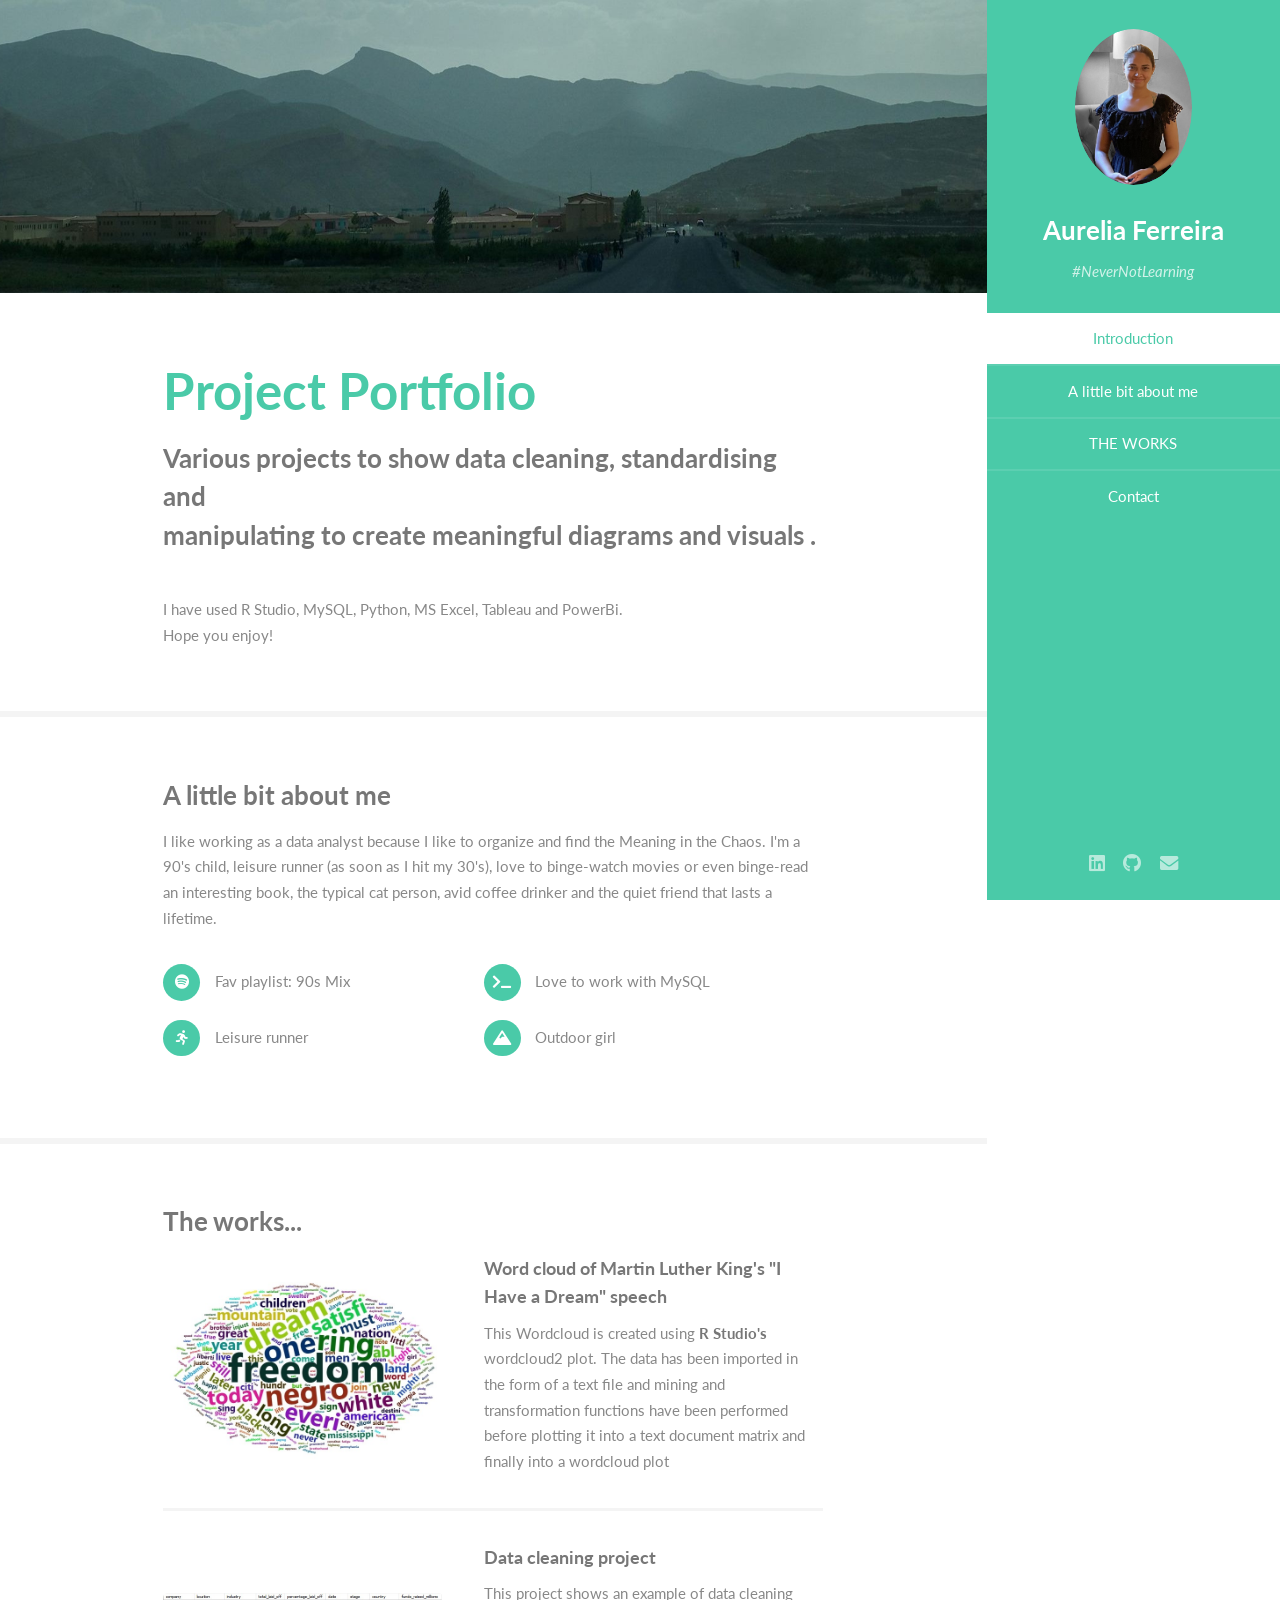
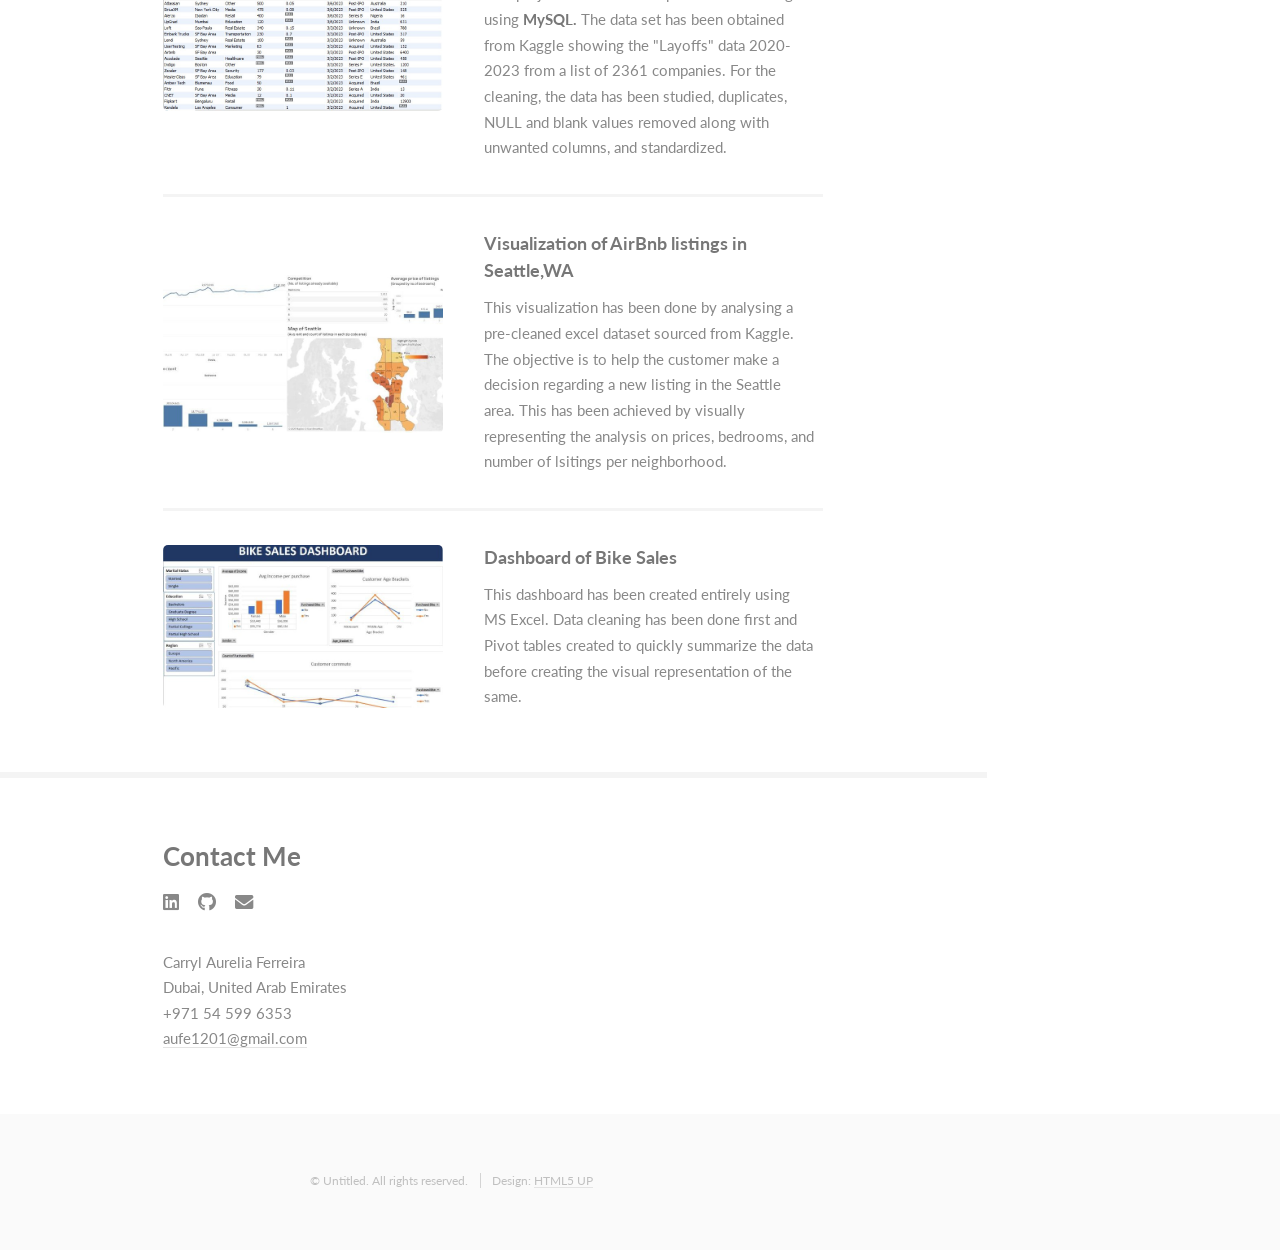
==== commit 8c645b54: "changed trail runner to leisure runner" ====
--- a/index.html
+++ b/index.html
@@ -68,7 +68,7 @@
 									<ul class="feature-icons">
 										<li class="icon brands fa-spotify">Fav playlist: 90s Mix</li>
 										<li class="icon solid fa-terminal">Love to work with MySQL</li>
-										<li class="icon solid fa-running">Trail running </li>
+										<li class="icon solid fa-running">Leisure runner </li>
 										<li class="icon solid fa-mountain">Outdoor girl</li>
 
 									</ul>
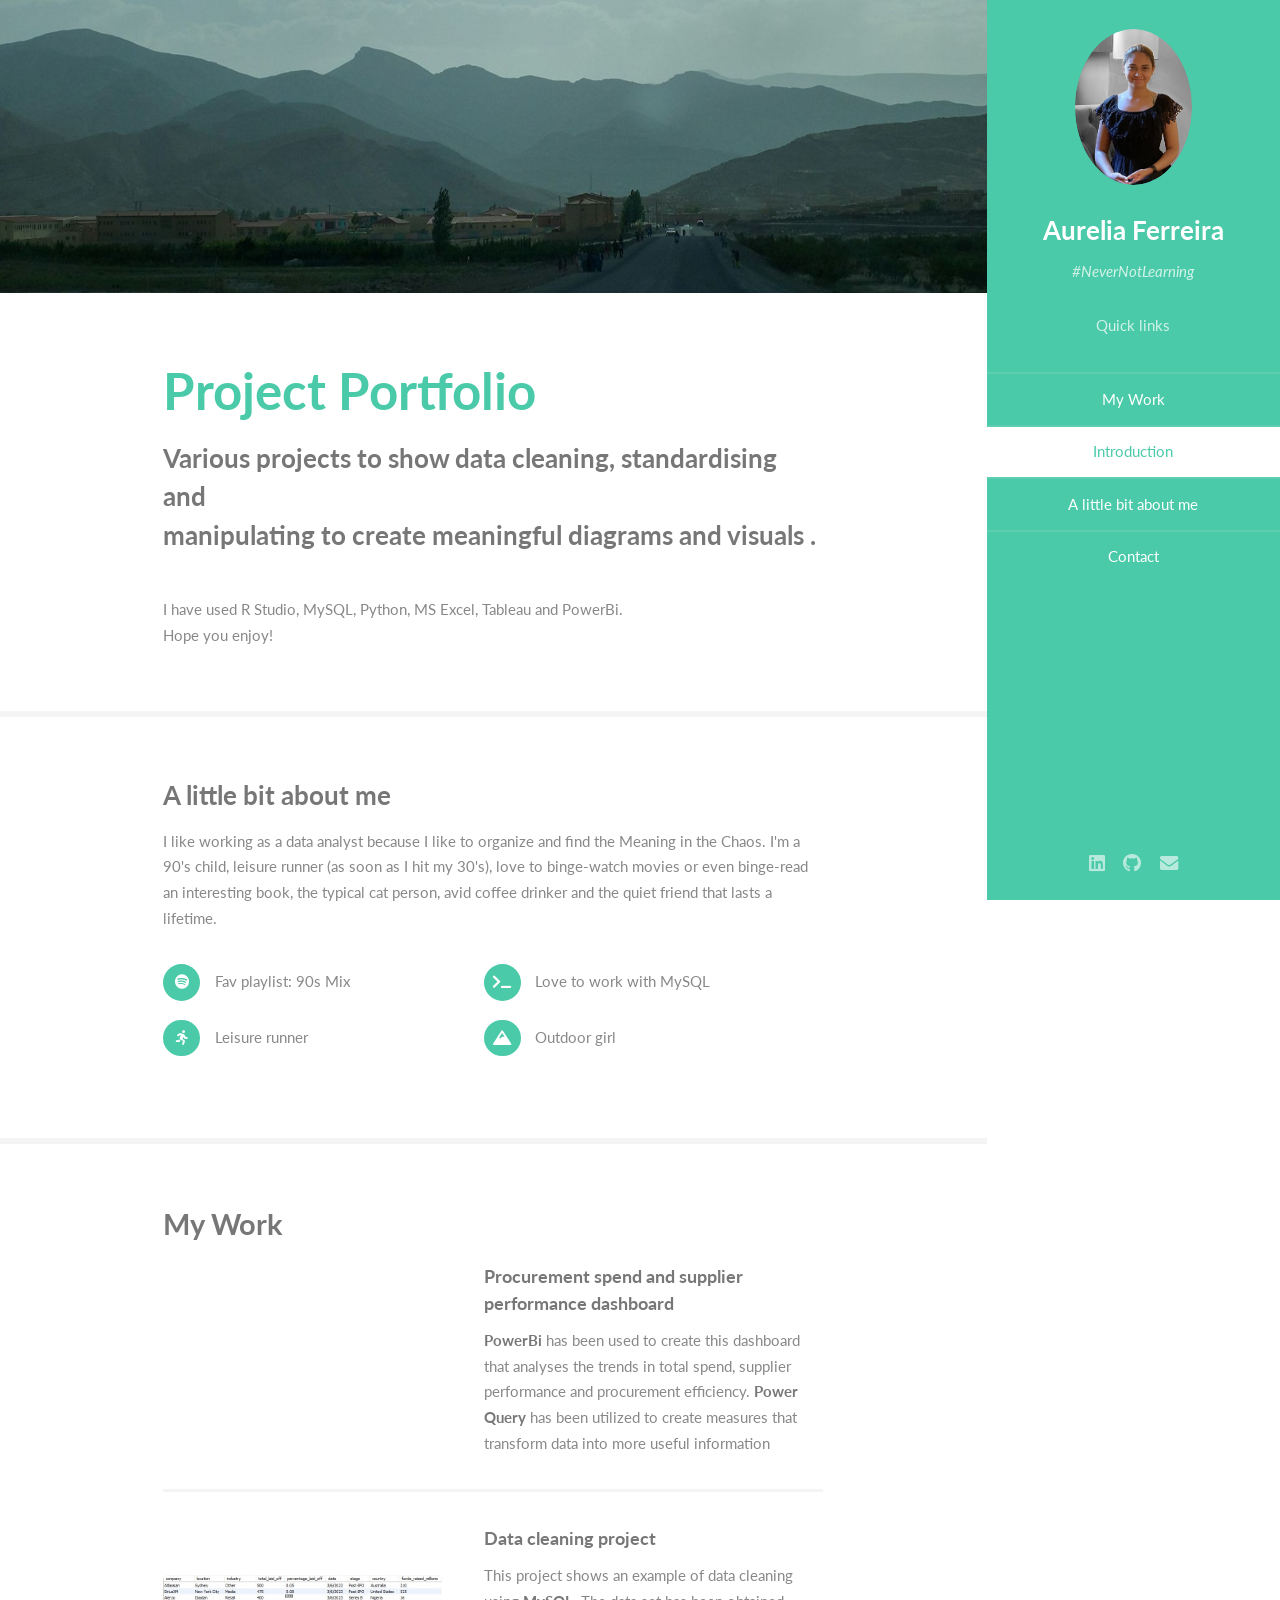
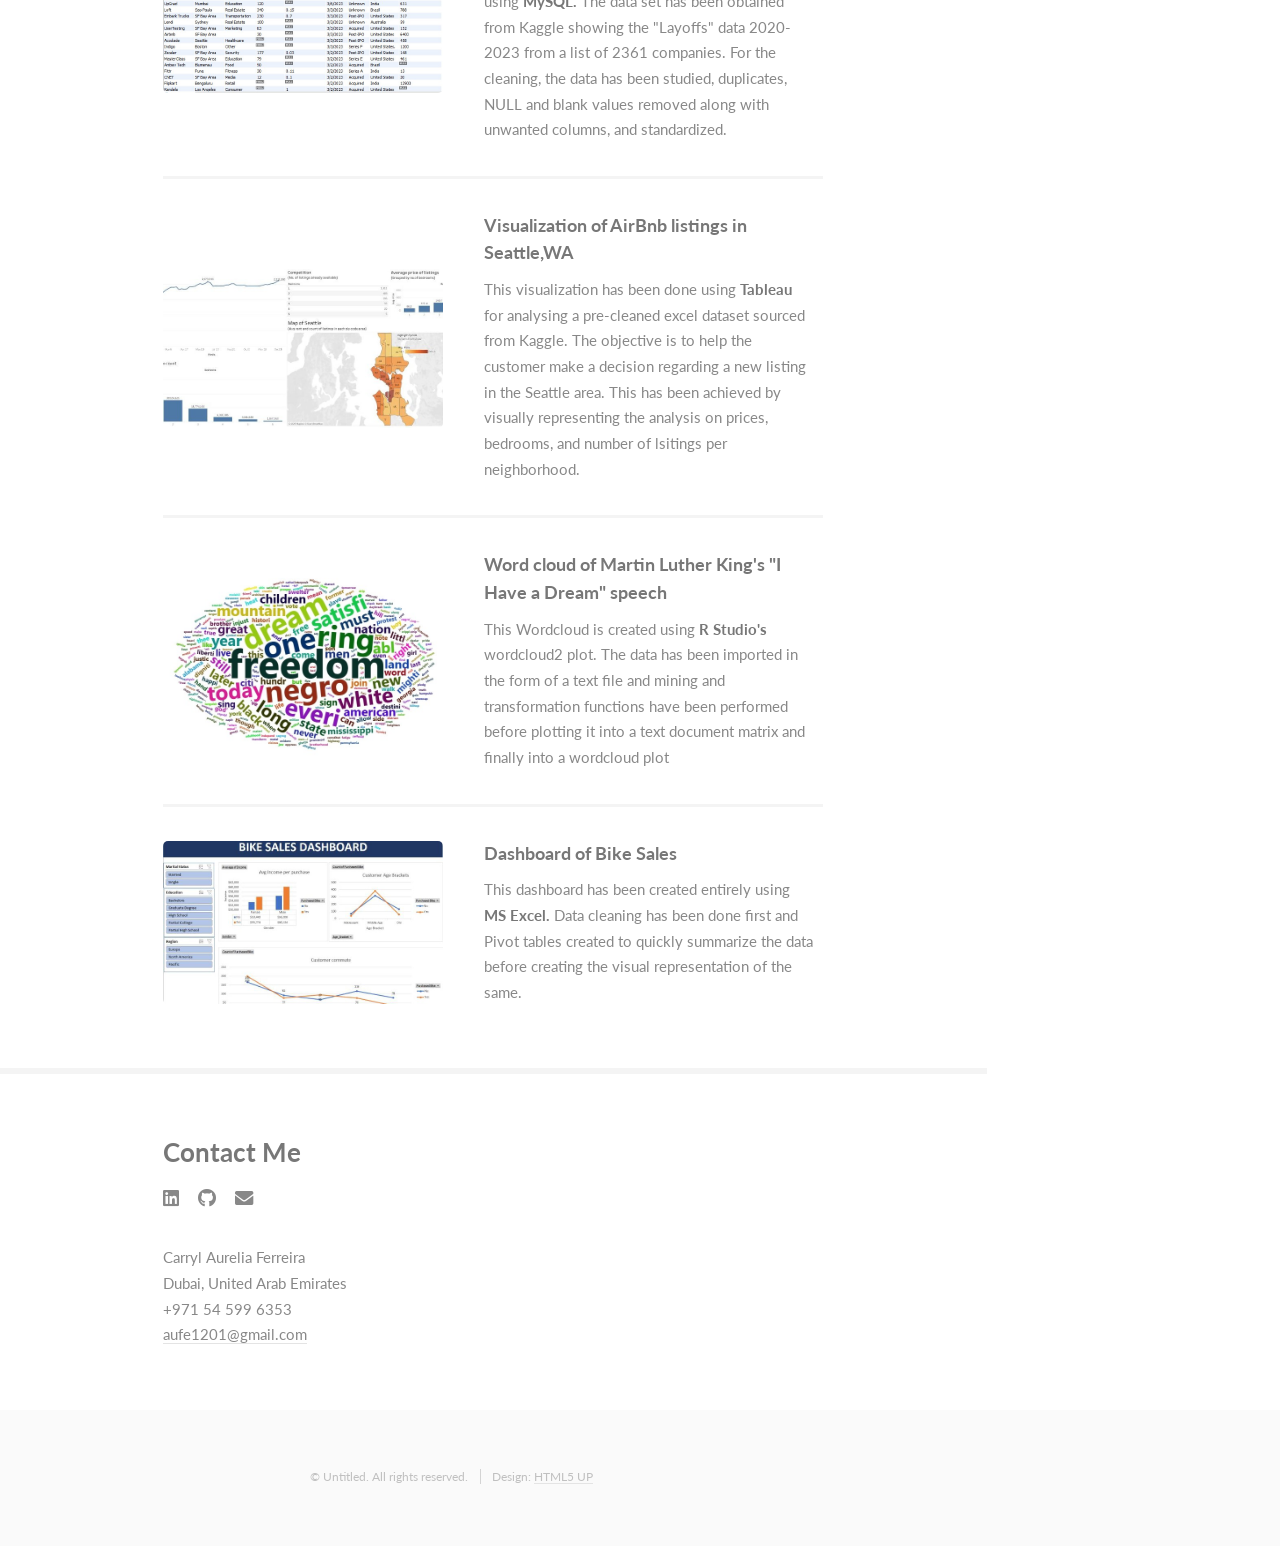
==== commit 36b2a96a: "New secion with pbix added. and quick links changed" ====
--- a/index.html
+++ b/index.html
@@ -23,9 +23,10 @@
 				</header>
 				<nav id="nav">
 					<ul>
+						<p> Quick links</p>
+						<li><a href="#three">My Work</a></li>
 						<li><a href="#one" class="active">Introduction</a></li>
 						<li><a href="#two">A little bit about me</a></li>
-						<li><a href="#three">THE WORKS</a></li>
 						<li><a href="#four">Contact</a></li>
 					</ul>
 				</nav>
@@ -78,9 +79,31 @@
 						<!-- Three -->
 							<section id="three">
 								<div class="container">
-									<h3>The works...</h3>
+									<h2>My Work</h2>
 									<!--<p>Integer eu ante ornare amet commetus vestibulum blandit integer in curae ac faucibus integer non. Adipiscing cubilia elementum integer. Integer eu ante ornare amet commetus.</p>-->
 									<div class="features">
+										<article>
+											<a href="https://github.com/Aurelia872/PowerBi" target="_blank" rel="noopener noreferrer" class="image"><img src="images/PowerBi.jpg" alt="" /></a>
+											<div class="inner">
+												<h4>Procurement spend and supplier performance dashboard</h4>
+												<p><strong> PowerBi </strong> has been used to create this dashboard that analyses the trends in total spend, supplier performance and procurement efficiency. <strong> Power Query </strong> has been utilized to create measures that transform data into more useful information </p>
+											</div>
+										</article>
+																				<article>
+											<a href="https://github.com/Aurelia872/My_SQL/blob/main/DATA%20CLEANING%20IN%20MYSQL.sql" target="blank" rel="noopener noreferrer" class="image"><img src="images/SQL_Data_cleaning_layoffs.jpg" alt="" /></a>
+											<div class="inner">
+												<h4>Data cleaning project</h4>
+												<p>This project shows an example of data cleaning using <strong>MySQL.</strong>  The data set has been obtained from Kaggle showing the "Layoffs" data 2020-2023 from a list of 2361 companies. For the cleaning, the data has been studied, duplicates, NULL and blank values removed along with unwanted columns, and standardized. 										
+												</p>
+											</div>
+										</article>
+										<article>
+											<a href="https://public.tableau.com/app/profile/skyler.f4530/viz/AirBNBProject_17609547633030/Dashboard1" target="_blank" rel="noopener noreferrer" class="image"><img src="images/Airbnb2.jpg" alt="" /></a>
+											<div class="inner">
+												<h4>Visualization of AirBnb listings in Seattle,WA</h4>
+												<p>This visualization has been done using <strong> Tableau </strong> for analysing a pre-cleaned excel dataset sourced from Kaggle. The objective is to help the customer make a decision regarding a new listing in the Seattle area. This has been achieved by visually representing the analysis on prices, bedrooms, and number of lsitings per neighborhood. </p>
+											</div>
+										</article>
 										<article>
 											<a href="https://github.com/Aurelia872/R-Studio/blob/master/I%20have%20a%20dream%20speech%20wordcloud.2.R" target="_blank" rel="noopener noreferrer" class="image"><img src="images/Rplot of ml speech1.jpeg" alt="" /></a>
 											<div class="inner">
@@ -89,25 +112,10 @@
 											</div>
 										</article>
 										<article>
-											<a href="https://github.com/Aurelia872/My_SQL/blob/main/DATA%20CLEANING%20IN%20MYSQL.sql" target="blank" rel="noopener noreferrer" class="image"><img src="images/SQL_Data_cleaning_layoffs.jpg" alt="" /></a>
-											<div class="inner">
-												<h4>Data cleaning project</h4>
-												<p>This project shows an example of data cleaning using <strong>MySQL.</strong>  The data set has been obtained from Kaggle showing the "Layoffs" data 2020-2023 from a list of 2361 companies. For the cleaning, the data has been studied, duplicates, NULL and blank values removed along with unwanted columns, and standardized. 										
-												</p>
-											</div>
-										</article>
-										<article>
-											<a href="https://public.tableau.com/app/profile/skyler.f4530/viz/AirBNBProject_17609547633030/Dashboard1" target="_blank" rel="noopener noreferrer" class="image"><img src="images/Airbnb2.jpg" alt="" /></a>
-											<div class="inner">
-												<h4>Visualization of AirBnb listings in Seattle,WA</h4>
-												<p>This visualization has been done by analysing a pre-cleaned excel dataset sourced from Kaggle. The objective is to help the customer make a decision regarding a new listing in the Seattle area. This has been achieved by visually representing the analysis on prices, bedrooms, and number of lsitings per neighborhood. </p>
-											</div>
-										</article>
-										<article>
 											<a href="https://github.com/Aurelia872/Excel_Projects/blob/main/Excel%20Project.xlsx" target="_blank" rel="noopener noreferrer" class="image"><img src="images/Excel_BikeSales2.jpg" alt="" /></a>
 											<div class="inner">
 												<h4>Dashboard of Bike Sales</h4>
-												<p>This dashboard has been created entirely using MS Excel. Data cleaning has been done first and Pivot tables created to quickly summarize the data before creating the visual representation of the same. </p>
+												<p>This dashboard has been created entirely using <strong>MS Excel. </strong> Data cleaning has been done first and Pivot tables created to quickly summarize the data before creating the visual representation of the same. </p>
 											</div>
 										</article>
 										<!--<article>
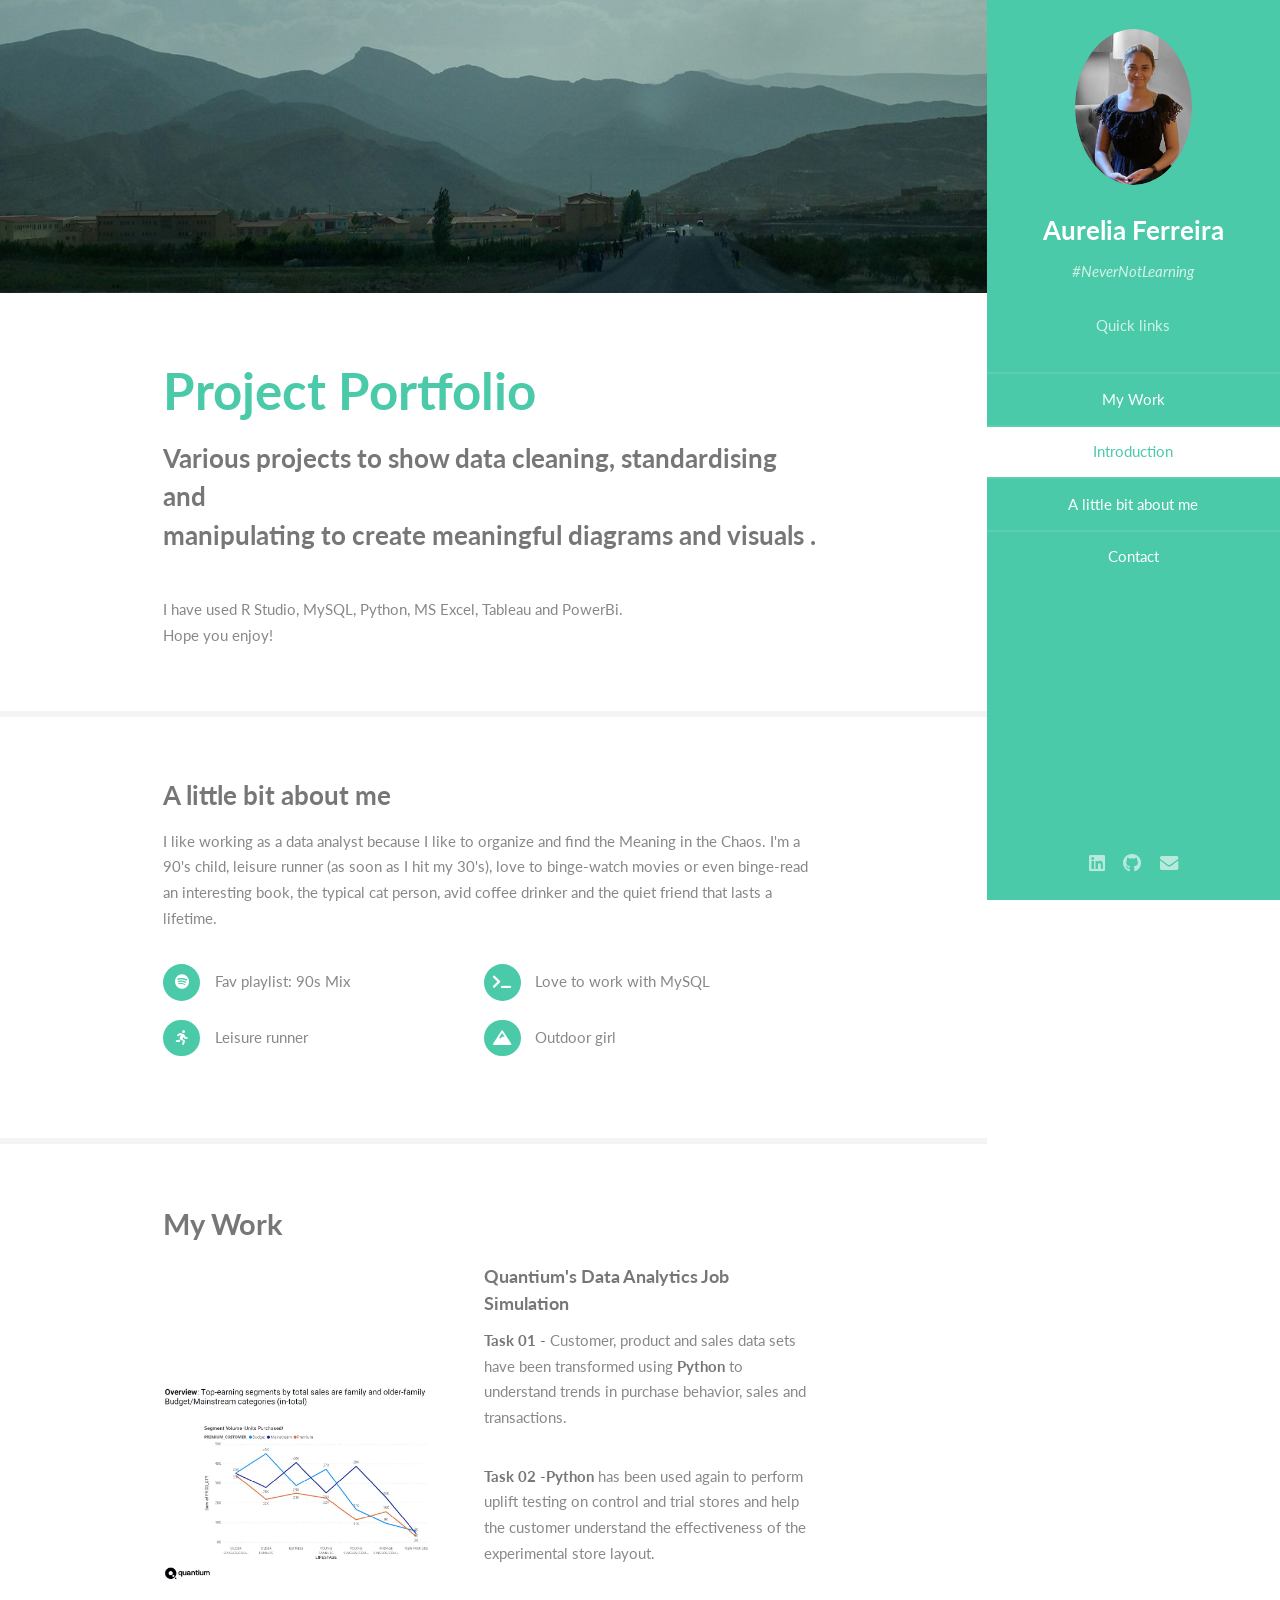
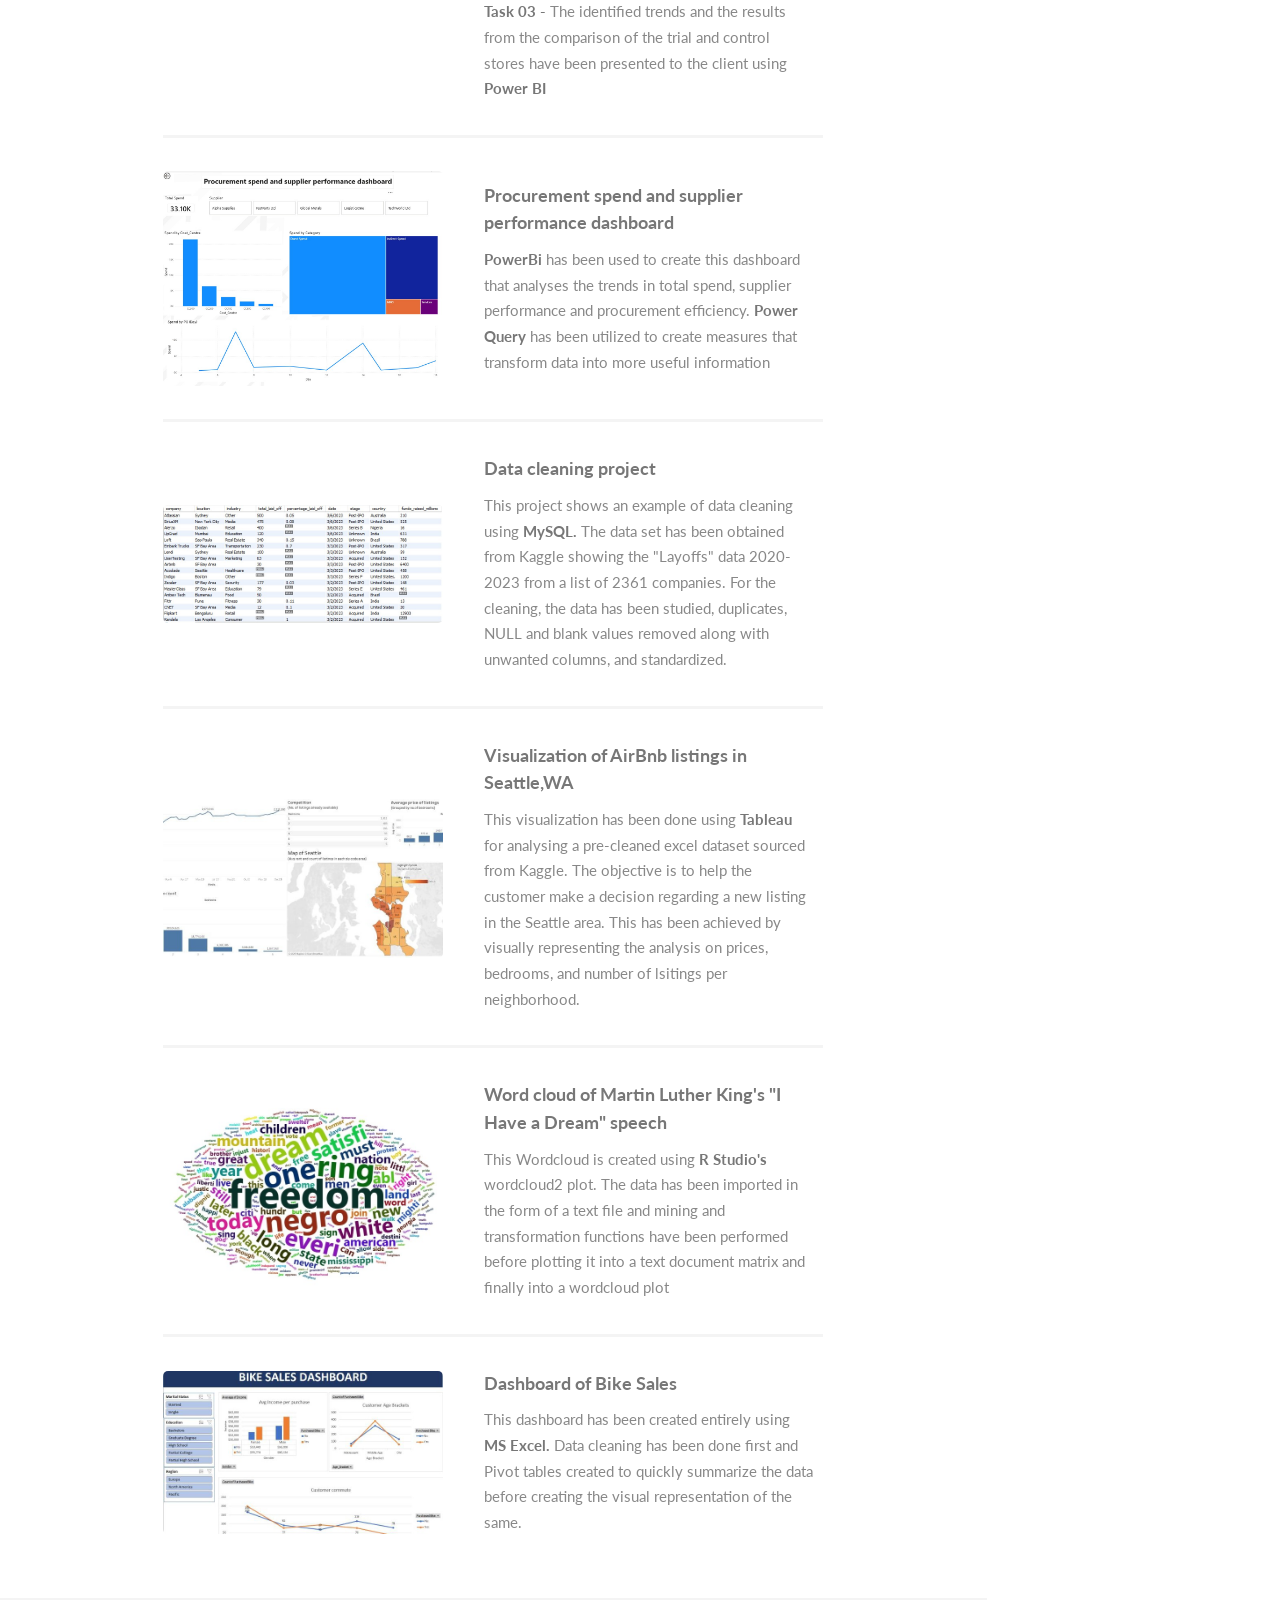
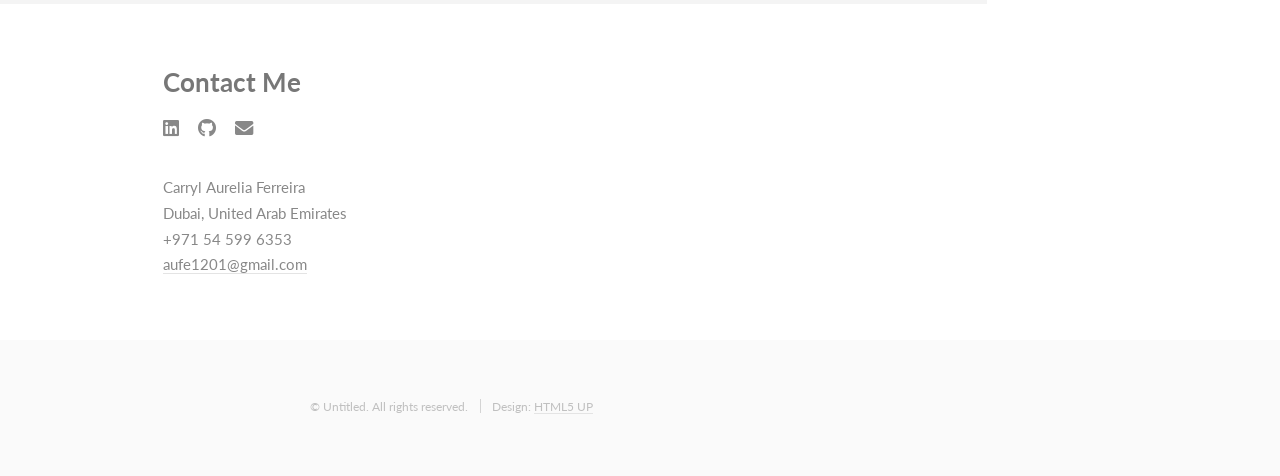
==== commit 82edb18d: "Added Quantiums Job sim" ====
--- a/index.html
+++ b/index.html
@@ -82,6 +82,16 @@
 									<h2>My Work</h2>
 									<!--<p>Integer eu ante ornare amet commetus vestibulum blandit integer in curae ac faucibus integer non. Adipiscing cubilia elementum integer. Integer eu ante ornare amet commetus.</p>-->
 									<div class="features">
+										<article>
+											<a href="https://github.com/Aurelia872/Job-Simulations" target="_blank" rel="noopener noreferrer" class="image"><img src="images/Forage.jpg" alt="" /></a>
+											<div class="inner">
+												<h4>Quantium's Data Analytics Job Simulation</h4>
+												<p><strong>Task 01 -</strong> Customer, product and sales data sets have been transformed using <strong>Python </strong>to understand trends in purchase behavior, sales and transactions.</p>
+												<p><strong>Task 02 -</strong><strong>Python</strong> has been used again to perform uplift testing on control and trial stores and help the customer understand the effectiveness of the experimental store layout. </p> 
+												<p><strong>Task 03 -</strong> The identified trends and the results from the comparison of the trial and control stores have been presented to the client using <strong>Power BI</strong></p>
+												 
+											</div>
+										</article>
 										<article>
 											<a href="https://github.com/Aurelia872/PowerBi" target="_blank" rel="noopener noreferrer" class="image"><img src="images/PowerBi.jpg" alt="" /></a>
 											<div class="inner">
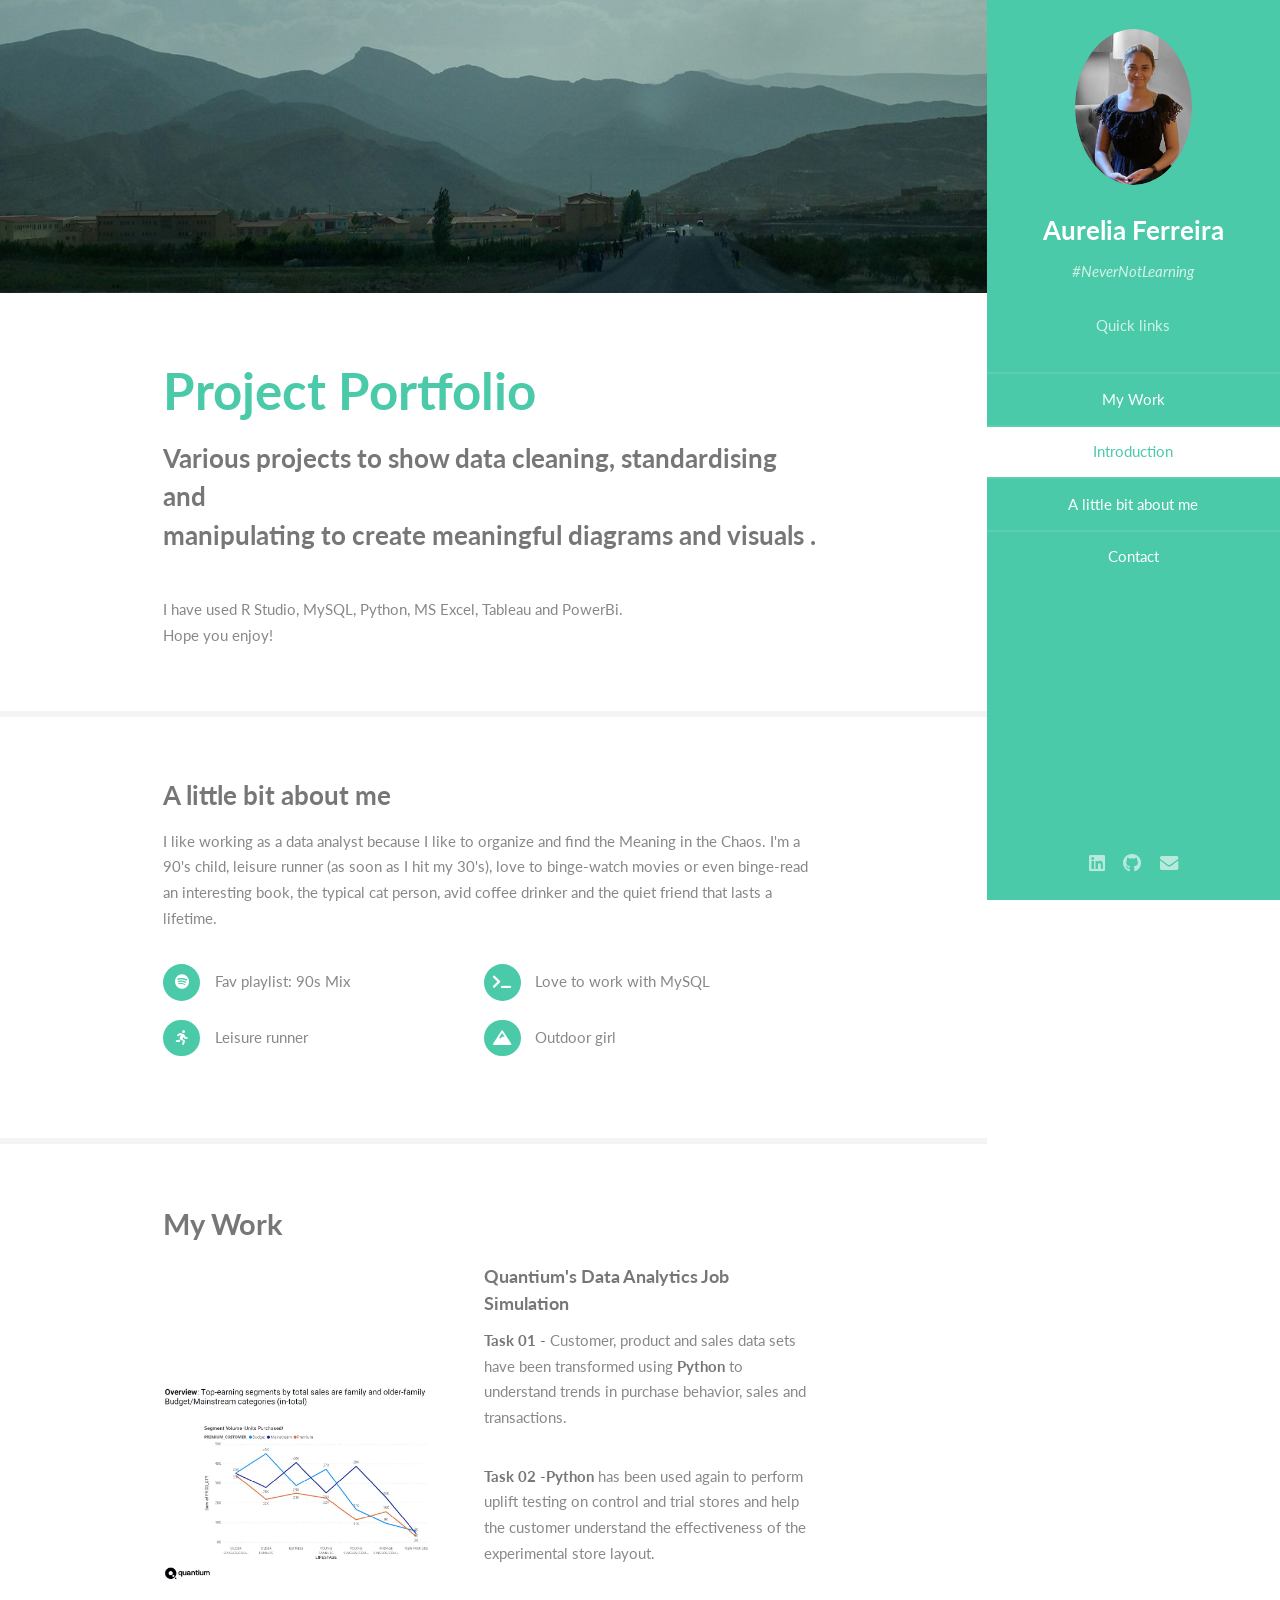
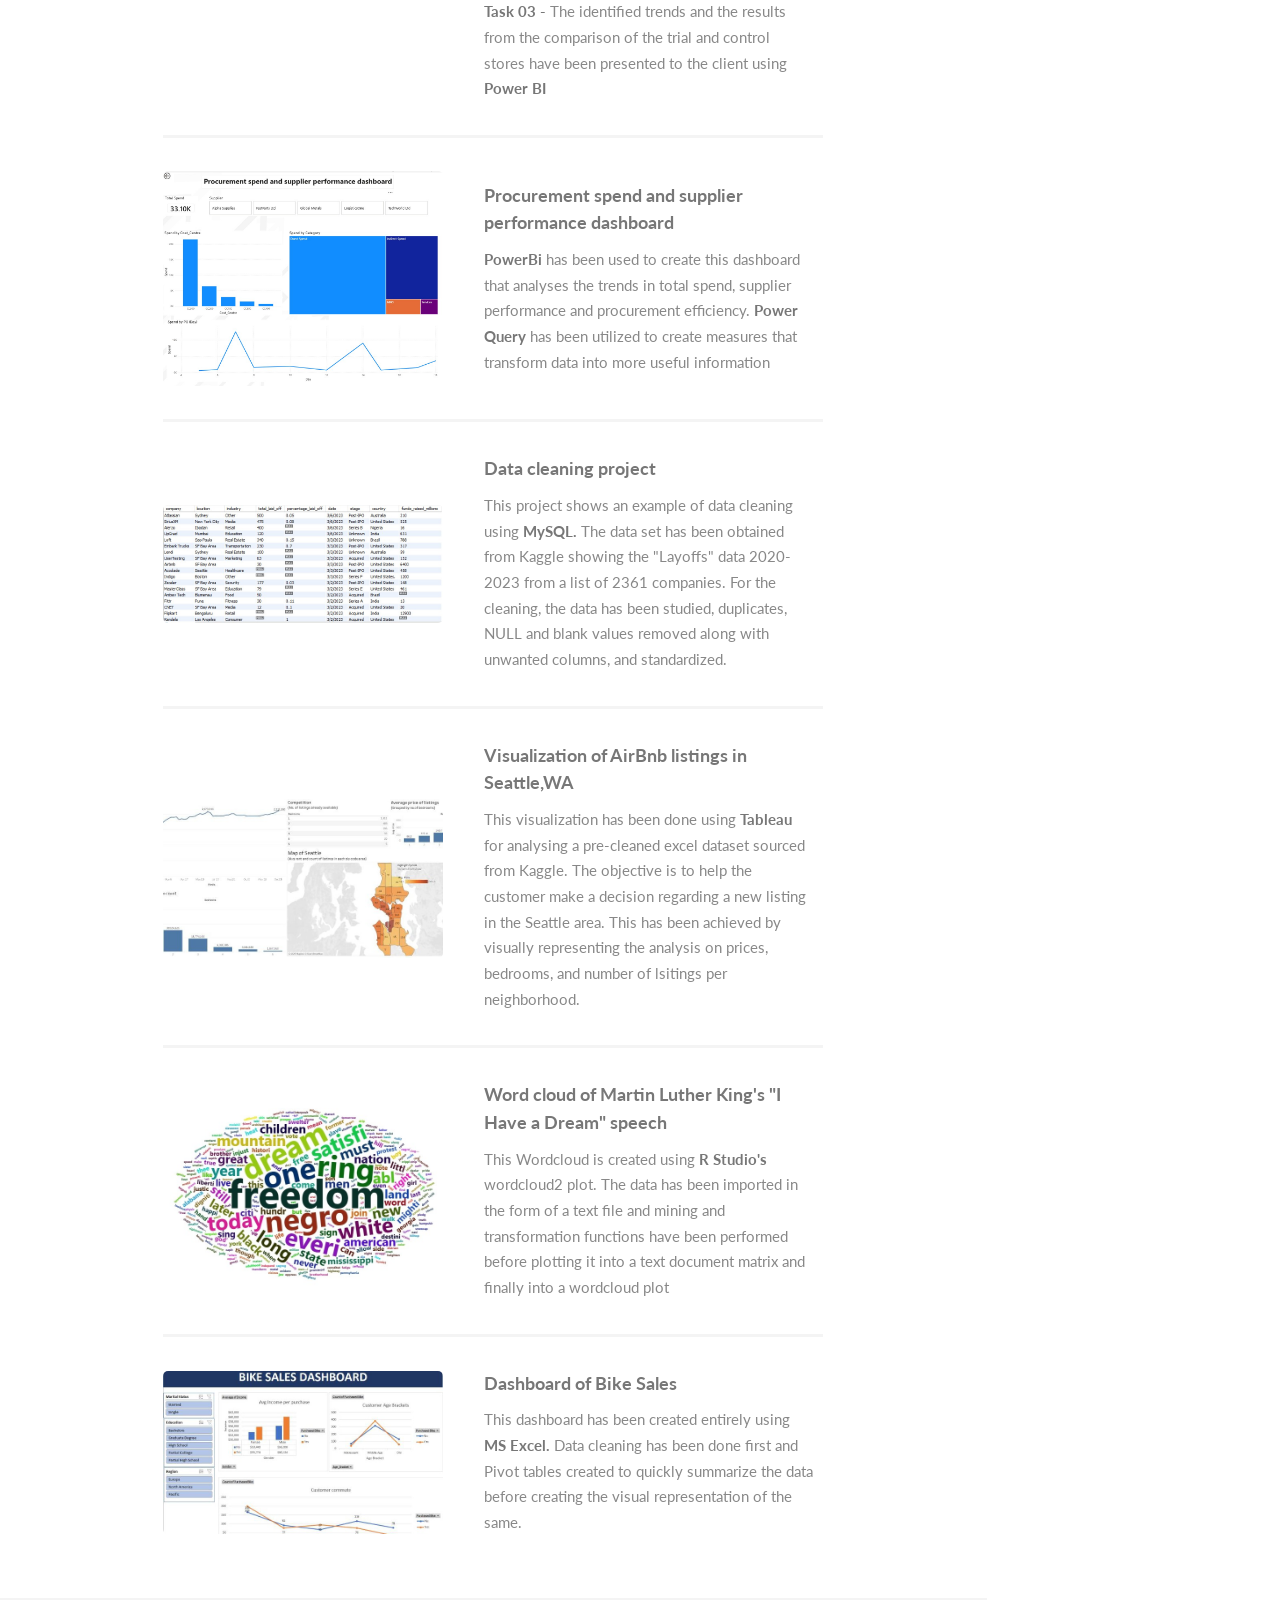
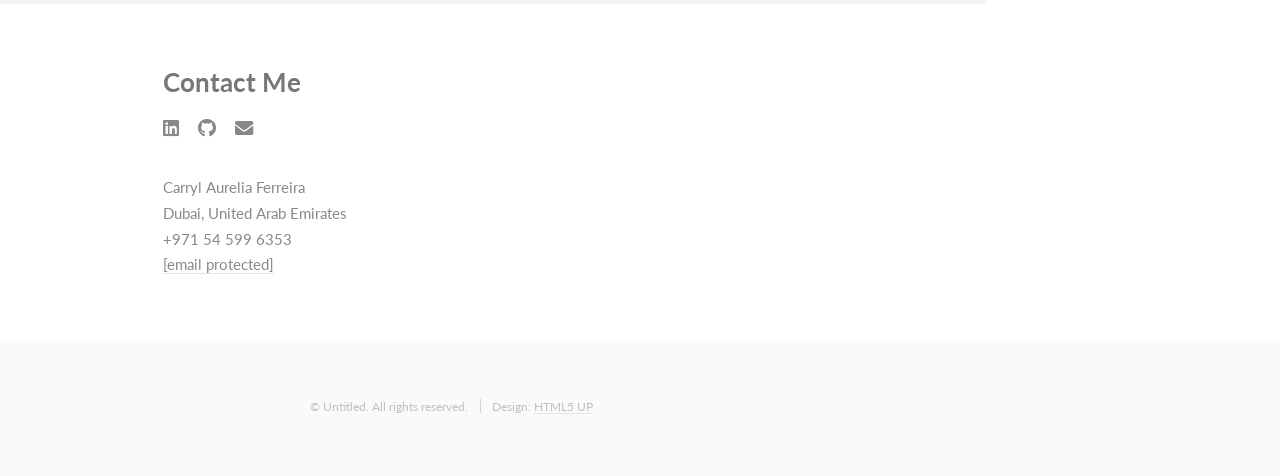
==== commit 7ce827c9: "removed '.1' from index file" ====
--- a/index.html
+++ b/index.html
@@ -10,6 +10,16 @@
 		<meta charset="utf-8" />
 		<meta name="viewport" content="width=device-width, initial-scale=1, user-scalable=no" />
 		<link rel="stylesheet" href="assets/css/main.css" />
+		<!-- Google Analytics -->
+		<!-- Replace G-XXXXXXXXXX with your actual GA4 Measurement ID -->
+		<!-- Get yours at: https://analytics.google.com → Admin → Data Streams → Web stream details -->
+		<script async src="https://www.googletagmanager.com/gtag/js?id=G-MC5NW83SSF"></script>
+		<script>
+			window.dataLayer = window.dataLayer || [];
+			function gtag(){dataLayer.push(arguments);}
+			gtag('js', new Date());
+			gtag('config', 'G-MC5NW83SSF');
+		</script>
 	</head>
 	<body class="is-preload">
 
@@ -153,7 +163,7 @@
 										Carryl Aurelia Ferreira </br>
 										Dubai, United Arab Emirates </br>
 										+971 54 599 6353</br>
-										<a href="https://mail.google.com/mail/u/1/?view=cm&fs=1&to=aufe1201@gmail.com&tf=1" target="_blank" rel="noopener noreferrer">aufe1201@gmail.com</a>
+										<a href="https://mail.google.com/mail/u/1/?view=cm&fs=1&to=aufe1201@gmail.com&tf=1" target="_blank" rel="noopener noreferrer"><span class="__cf_email__" data-cfemail="5e3f2b383b6f6c6e6f1e39333f3732703d3133">[email&#160;protected]</span></a>
 									</p>
 									<!--<ul class="labeled-icons">
 										<li>
@@ -534,13 +544,7 @@
 			</div>
 
 		<!-- Scripts -->
-			<script src="assets/js/jquery.min.js"></script>
+			<script data-cfasync="false" src="/cdn-cgi/scripts/5c5dd728/cloudflare-static/email-decode.min.js"></script><script src="assets/js/jquery.min.js"></script>
 			<script src="assets/js/jquery.scrollex.min.js"></script>
 			<script src="assets/js/jquery.scrolly.min.js"></script>
-			<script src="assets/js/browser.min.js"></script>
-			<script src="assets/js/breakpoints.min.js"></script>
-			<script src="assets/js/util.js"></script>
-			<script src="assets/js/main.js"></script>
-
-	</body>
-</html>+			<script src="asset
